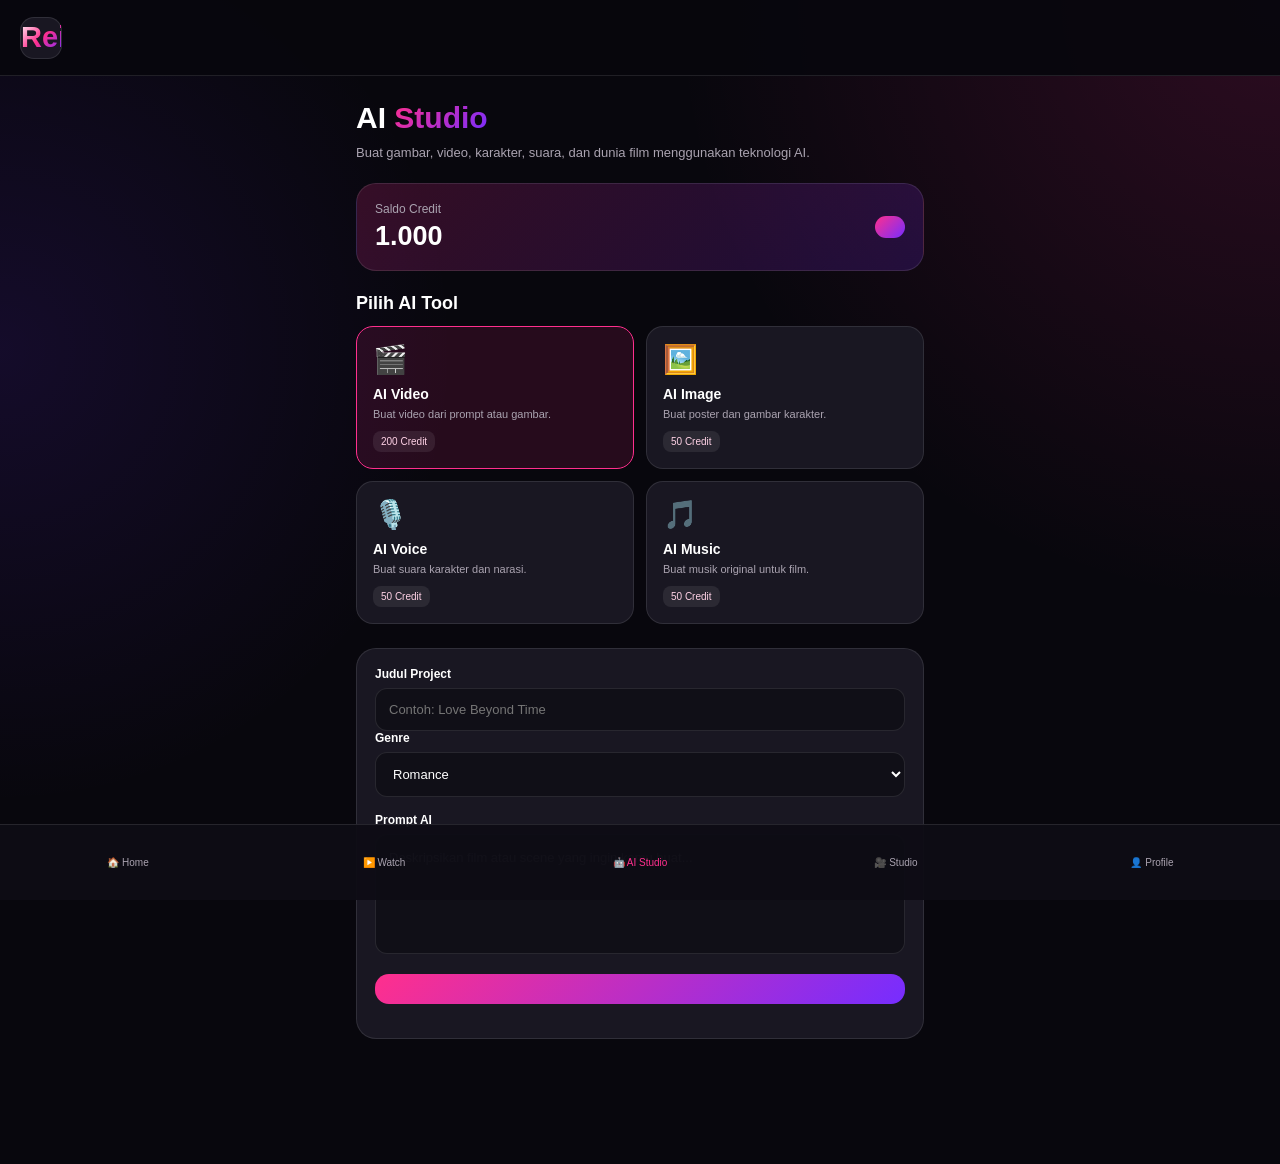
==== ai-studio.html @ d6f8e111 "ai-studio.html" ====
<!DOCTYPE html><html lang="id">
<head>
<meta charset="UTF-8">
<meta name="viewport" content="width=device-width, initial-scale=1.0">
<meta name="theme-color" content="#08070d"><title>AI Studio - Reitoon</title><style>

*{
box-sizing:border-box;
margin:0;
padding:0;
}

:root{
--bg:#08070d;
--surface:#191722;
--surface2:#211f2b;
--text:#fff;
--muted:#aaa3b0;
--pink:#ff2f8d;
--purple:#762dff;
--border:rgba(255,255,255,.10);
}

body{

min-height:100vh;

background:
radial-gradient(
circle at 100% 0%,
rgba(255,40,145,.15),
transparent 35%
),
radial-gradient(
circle at 0% 30%,
rgba(112,45,255,.12),
transparent 30%
),
var(--bg);

color:var(--text);

font-family:Arial,Helvetica,sans-serif;

padding-bottom:100px;

}

.header{

height:76px;

display:flex;

align-items:center;

justify-content:space-between;

padding:16px 20px;

background:rgba(8,7,13,.94);

border-bottom:1px solid var(--border);

position:sticky;

top:0;

z-index:20;

}

.back{

width:42px;

height:42px;

border-radius:14px;

border:1px solid var(--border);

background:var(--surface);

color:white;

font-size:20px;

cursor:pointer;

}

.logo{

font-size:29px;

font-weight:800;

background:
linear-gradient(
135deg,
white,
var(--pink),
var(--purple)
);

-webkit-background-clip:text;

-webkit-text-fill-color:transparent;

}

.header-space{

width:42px;

}

.container{

max-width:600px;

margin:auto;

padding:25px 16px;

}

.title{

font-size:30px;

margin-bottom:8px;

}

.title span{

background:
linear-gradient(
135deg,
var(--pink),
var(--purple)
);

-webkit-background-clip:text;

-webkit-text-fill-color:transparent;

}

.subtitle{

color:var(--muted);

font-size:13px;

line-height:1.5;

margin-bottom:20px;

}

.credit-card{

padding:18px;

border-radius:20px;

background:
linear-gradient(
135deg,
rgba(255,47,141,.18),
rgba(118,45,255,.18)
);

border:1px solid var(--border);

margin-bottom:22px;

}

.credit-top{

display:flex;

align-items:center;

justify-content:space-between;

}

.credit-label{

color:var(--muted);

font-size:12px;

}

.credit-value{

font-size:27px;

font-weight:bold;

margin-top:5px;

}

.topup-button{

padding:11px 15px;

border:none;

border-radius:12px;

background:linear-gradient(
135deg,
var(--pink),
var(--purple)
);

color:white;

font-weight:bold;

cursor:pointer;

}

.section-title{

font-size:18px;

margin-bottom:12px;

}

.ai-grid{

display:grid;

grid-template-columns:repeat(2,1fr);

gap:12px;

margin-bottom:24px;

}

.ai-card{

padding:16px;

border-radius:17px;

background:var(--surface);

border:1px solid var(--border);

cursor:pointer;

transition:.2s;

}

.ai-card:hover{

transform:translateY(-2px);

}

.ai-card.active{

border-color:var(--pink);

background:rgba(255,47,141,.12);

}

.ai-icon{

font-size:28px;

margin-bottom:10px;

}

.ai-card h3{

font-size:14px;

margin-bottom:5px;

}

.ai-card p{

color:var(--muted);

font-size:11px;

line-height:1.4;

}

.cost{

display:inline-block;

margin-top:9px;

padding:5px 8px;

border-radius:8px;

background:rgba(255,255,255,.08);

color:#ffd2e6;

font-size:10px;

}

.form-card{

padding:18px;

border-radius:20px;

background:var(--surface);

border:1px solid var(--border);

}

.form-group{

margin-bottom:16px;

}

.form-group label{

display:block;

font-size:12px;

font-weight:bold;

margin-bottom:7px;

}

input,

textarea,

select{

width:100%;

padding:13px;

border-radius:12px;

border:1px solid var(--border);

outline:none;

background:#100f17;

color:white;

font-family:inherit;

font-size:13px;

}

textarea{

height:120px;

resize:none;

line-height:1.5;

}

input:focus,

textarea:focus,

select:focus{

border-color:var(--pink);

}

.generate-button{

width:100%;

padding:15px;

border:none;

border-radius:14px;

background:
linear-gradient(
135deg,
var(--pink),
var(--purple)
);

color:white;

font-size:14px;

font-weight:bold;

cursor:pointer;

}

.generate-button:disabled{

opacity:.5;

cursor:not-allowed;

}

.result{

display:none;

margin-top:20px;

padding:18px;

border-radius:18px;

background:var(--surface);

border:1px solid var(--border);

}

.result.show{

display:block;

}

.result-title{

font-size:16px;

margin-bottom:8px;

}

.progress{

height:8px;

border-radius:10px;

overflow:hidden;

background:#100f17;

margin:15px 0;

}

.progress-bar{

width:0%;

height:100%;

background:
linear-gradient(
90deg,
var(--pink),
var(--purple)
);

transition:width .3s;

}

.result-text{

color:var(--muted);

font-size:12px;

line-height:1.5;

}

.bottom-nav{

position:fixed;

bottom:0;

left:0;

right:0;

height:76px;

display:flex;

justify-content:space-around;

align-items:center;

background:rgba(14,13,21,.96);

border-top:1px solid var(--border);

z-index:30;

}

.nav-item{

color:var(--muted);

text-decoration:none;

text-align:center;

font-size:10px;

min-width:60px;

}

.nav-icon{

display:block;

font-size:21px;

margin-bottom:4px;

}

.nav-item.active{

color:var(--pink);

}

.toast{

position:fixed;

left:50%;

bottom:95px;

transform:translateX(-50%) translateY(20px);

background:var(--surface2);

border:1px solid var(--border);

border-radius:13px;

padding:13px 18px;

font-size:12px;

opacity:0;

pointer-events:none;

transition:.3s;

z-index:100;

white-space:nowrap;

}

.toast.show{

opacity:1;

transform:translateX(-50%) translateY(0);

}

</style></head><body><header class="header"><button
class="back"
onclick="history.back()"

«»

←

</button><div class="logo">Reitoon

</div><div class="header-space"></div></header><main class="container"><h1 class="title">AI <span>Studio</span>

</h1><p class="subtitle">Buat gambar, video, karakter, suara, dan dunia film menggunakan teknologi AI.

</p><section class="credit-card"><div class="credit-top"><div><div class="credit-label">Saldo Credit

</div><div
class="credit-value"
id="creditBalance"
>1.000

</div></div><button
class="topup-button"
onclick="topUp()"

«»

＋ Top Up

</button></div></section><h2 class="section-title">Pilih AI Tool

</h2><div class="ai-grid"><div
class="ai-card active"
data-type="video"
data-cost="200"
onclick="selectAI(this)"
><div class="ai-icon">🎬

</div><h3>AI Video

</h3><p>Buat video dari prompt atau gambar.

</p><span class="cost">200 Credit

</span></div><div
class="ai-card"
data-type="image"
data-cost="50"
onclick="selectAI(this)"
><div class="ai-icon">🖼️

</div><h3>AI Image

</h3><p>Buat poster dan gambar karakter.

</p><span class="cost">50 Credit

</span></div><div
class="ai-card"
data-type="voice"
data-cost="50"
onclick="selectAI(this)"
><div class="ai-icon">🎙️

</div><h3>AI Voice

</h3><p>Buat suara karakter dan narasi.

</p><span class="cost">50 Credit

</span></div><div
class="ai-card"
data-type="music"
data-cost="50"
onclick="selectAI(this)"
><div class="ai-icon">🎵

</div><h3>AI Music

</h3><p>Buat musik original untuk film.

</p><span class="cost">50 Credit

</span></div></div><section class="form-card"><div class="form-group"><label>Judul Project

</label><input
type="text"
id="projectTitle"
placeholder="Contoh: Love Beyond Time"

«»

</div><div class="form-group"><label>Genre

</label><select id="projectGenre"><option>Romance</option><option>Action</option><option>Drama</option><option>Fantasy</option><option>Comedy</option><option>Horror</option></select></div><div class="form-group"><label>Prompt AI

</label><textarea
id="prompt"
placeholder="Deskripsikan film atau scene yang ingin kamu buat..."
></textarea></div><button
class="generate-button"
id="generateButton"
onclick="generateAI()"

«»

✨ Generate dengan 200 Credit

</button></section><section
class="result"
id="result"
><h2 class="result-title">🎬 AI sedang bekerja

</h2><div class="progress"><div
class="progress-bar"
id="progressBar"
></div></div><p
class="result-text"
id="resultText"
>Mempersiapkan project...

</p></section></main><nav class="bottom-nav"><a
class="nav-item"
href="index.html"

«»

<span class="nav-icon">🏠

</span>Home

</a><a
class="nav-item"
href="watch.html"

«»

<span class="nav-icon">▶️

</span>Watch

</a><a
class="nav-item active"
href="ai-studio.html"

«»

<span class="nav-icon">🤖

</span>AI Studio

</a><a
class="nav-item"
href="studio.html"

«»

<span class="nav-icon">🎥

</span>Studio

</a><a
class="nav-item"
href="profile.html"

«»

<span class="nav-icon">👤

</span>Profile

</a></nav><div
class="toast"
id="toast"
></div><script>

let selectedType="video";

let selectedCost=200;

let credit=
parseInt(
localStorage.getItem("reitoon_credit")
) || 1000;

document
.getElementById("creditBalance")
.textContent=
credit.toLocaleString("id-ID");


function selectAI(card){

document
.querySelectorAll(".ai-card")
.forEach(function(item){

item.classList.remove("active");

});

card.classList.add("active");

selectedType=
card.dataset.type;

selectedCost=
parseInt(card.dataset.cost);

document
.getElementById("generateButton")
.textContent=
"✨ Generate dengan "+
selectedCost+
" Credit";

}


function generateAI(){

const title=
document
.getElementById("projectTitle")
.value
.trim();

const genre=
document
.getElementById("projectGenre")
.value;

const prompt=
document
.getElementById("prompt")
.value
.trim();

if(!title){

showToast("Masukkan judul project");

return;

}

if(!prompt){

showToast("Masukkan prompt AI");

return;

}

if(credit<selectedCost){

showToast("Credit tidak cukup");

return;

}

credit-=selectedCost;

localStorage.setItem(
"reitoon_credit",
credit
);

document
.getElementById("creditBalance")
.textContent=
credit.toLocaleString("id-ID");

const result=
document
.getElementById("result");

const progressBar=
document
.getElementById("progressBar");

const resultText=
document
.getElementById("resultText");

const button=
document
.getElementById("generateButton");

result.classList.add("show");

button.disabled=true;

let progress=0;

const interval=
setInterval(function(){

progress+=10;

progressBar.style.width=
progress+"%";

if(progress<40){

resultText.textContent=
"AI sedang menganalisis prompt...";

}

else if(progress<70){

resultText.textContent=
"AI sedang membuat project...";

}

else if(progress<100){

resultText.textContent=
"Finishing hasil AI...";

}

else{

clearInterval(interval);

resultText.textContent=
"✅ Project berhasil dibuat!";

button.disabled=false;

const project={

title:title,

genre:genre,

prompt:prompt,

type:selectedType,

createdAt:new Date().toISOString()

};

localStorage.setItem(

"reitoon_ai_project",

JSON.stringify(project)

);

showToast(
"✅ Project berhasil dibuat"
);

}

},400);

}


function topUp(){

showToast(
"💳 Sistem Top Up segera terhubung"
);

}


function showToast(message){

const toast=
document
.getElementById("toast");

toast.textContent=message;

toast.classList.add("show");

setTimeout(function(){

toast.classList.remove("show");

},2500);

}

</script></body>
</html>
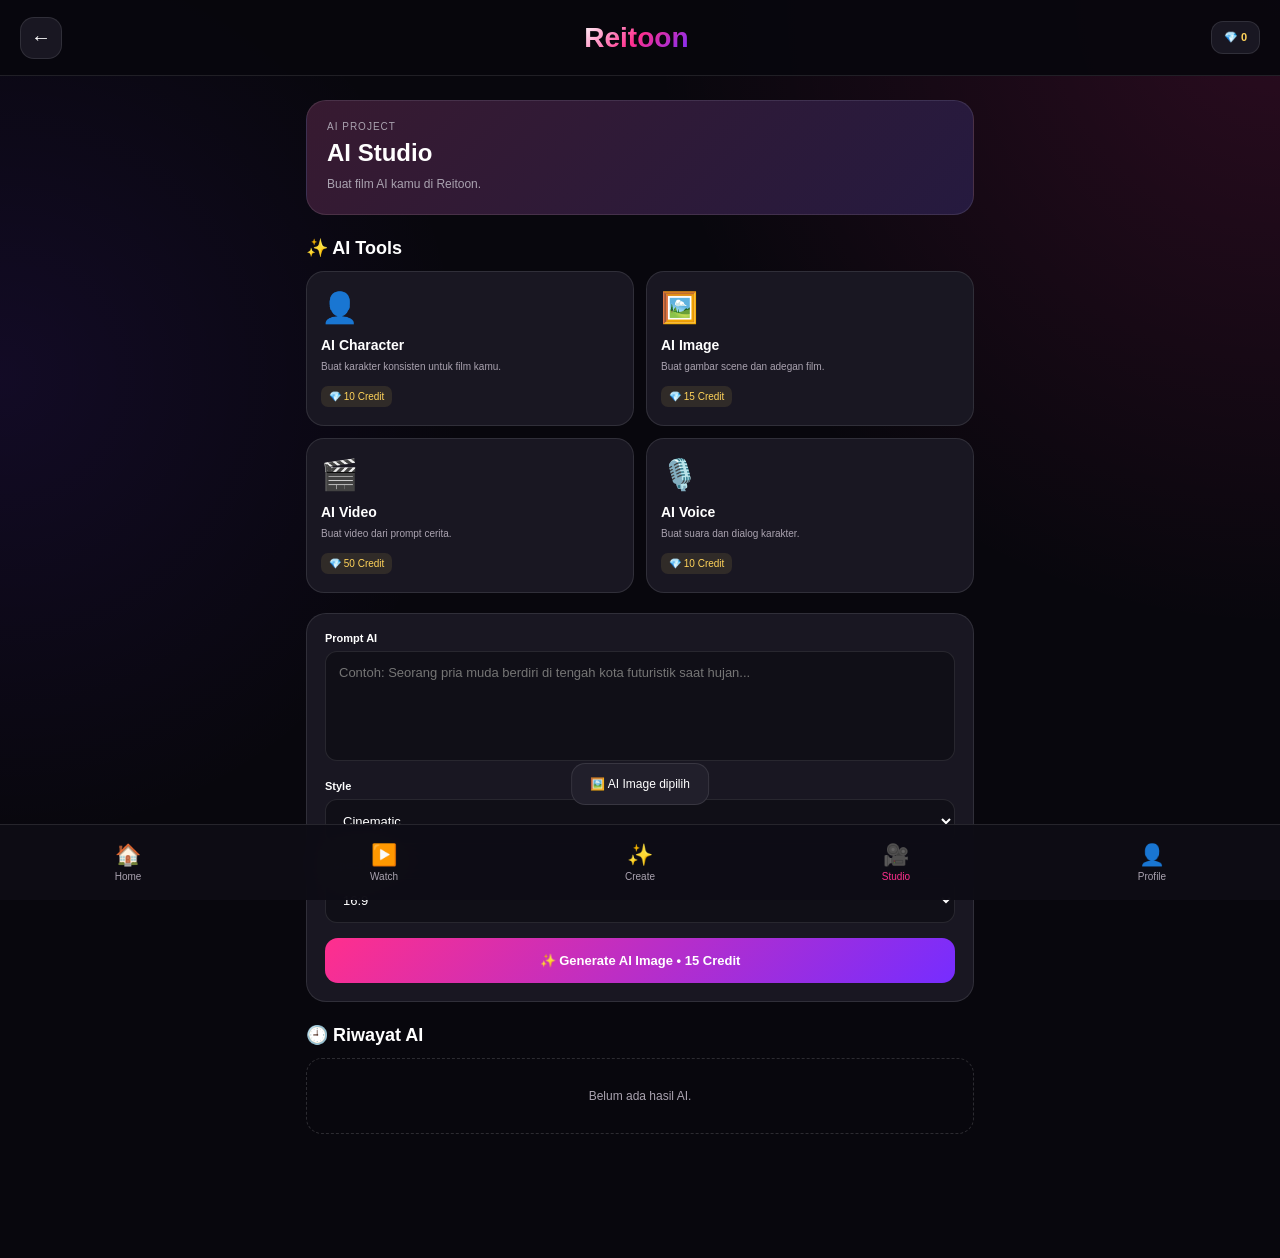
==== commit afea90fa: "ai-studio.html" ====
--- a/ai-studio.html
+++ b/ai-studio.html
@@ -1,8 +1,23 @@
-<!DOCTYPE html><html lang="id">
+<!DOCTYPE html>
+<html lang="id">
+
 <head>
+
 <meta charset="UTF-8">
-<meta name="viewport" content="width=device-width, initial-scale=1.0">
-<meta name="theme-color" content="#08070d"><title>AI Studio - Reitoon</title><style>
+
+<meta
+name="viewport"
+content="width=device-width, initial-scale=1.0"
+>
+
+<meta
+name="theme-color"
+content="#08070d"
+>
+
+<title>AI Studio - Reitoon</title>
+
+<style>
 
 *{
 box-sizing:border-box;
@@ -11,14 +26,17 @@
 }
 
 :root{
+
 --bg:#08070d;
 --surface:#191722;
---surface2:#211f2b;
---text:#fff;
+--surface-light:#211f2b;
+--text:#ffffff;
 --muted:#aaa3b0;
 --pink:#ff2f8d;
 --purple:#762dff;
+--green:#25d366;
 --border:rgba(255,255,255,.10);
+
 }
 
 body{
@@ -26,21 +44,27 @@
 min-height:100vh;
 
 background:
+
 radial-gradient(
 circle at 100% 0%,
-rgba(255,40,145,.15),
+rgba(255,40,145,.14),
 transparent 35%
 ),
+
 radial-gradient(
 circle at 0% 30%,
-rgba(112,45,255,.12),
+rgba(112,45,255,.10),
 transparent 30%
 ),
+
 var(--bg);
 
 color:var(--text);
 
-font-family:Arial,Helvetica,sans-serif;
+font-family:
+Arial,
+Helvetica,
+sans-serif;
 
 padding-bottom:100px;
 
@@ -70,7 +94,7 @@
 
 }
 
-.back{
+.back-button{
 
 width:42px;
 
@@ -92,11 +116,12 @@
 
 .logo{
 
-font-size:29px;
+font-size:28px;
 
 font-weight:800;
 
 background:
+
 linear-gradient(
 135deg,
 white,
@@ -110,399 +135,440 @@
 
 }
 
-.header-space{
-
-width:42px;
+.credit-box{
+
+padding:9px 12px;
+
+border-radius:12px;
+
+background:var(--surface);
+
+border:1px solid var(--border);
+
+font-size:11px;
+
+}
+
+.credit-box strong{
+
+color:#ffd35a;
 
 }
 
 .container{
 
-max-width:600px;
+width:100%;
+
+max-width:700px;
 
 margin:auto;
 
-padding:25px 16px;
-
-}
-
-.title{
+padding:24px 16px;
+
+}
+
+.project-header{
+
+padding:20px;
+
+border-radius:20px;
+
+background:
+
+linear-gradient(
+135deg,
+rgba(255,47,141,.13),
+rgba(118,45,255,.13)
+),
+
+var(--surface);
+
+border:1px solid var(--border);
+
+margin-bottom:20px;
+
+}
+
+.project-label{
+
+font-size:10px;
+
+color:var(--muted);
+
+margin-bottom:7px;
+
+text-transform:uppercase;
+
+letter-spacing:1px;
+
+}
+
+.project-title{
+
+font-size:24px;
+
+margin-bottom:8px;
+
+}
+
+.project-description{
+
+font-size:12px;
+
+color:var(--muted);
+
+line-height:1.6;
+
+}
+
+.section-title{
+
+font-size:18px;
+
+margin:22px 0 12px;
+
+}
+
+.ai-grid{
+
+display:grid;
+
+grid-template-columns:
+repeat(2,1fr);
+
+gap:12px;
+
+}
+
+.ai-card{
+
+padding:18px 14px;
+
+border-radius:18px;
+
+background:var(--surface);
+
+border:1px solid var(--border);
+
+cursor:pointer;
+
+transition:.2s;
+
+}
+
+.ai-card:hover{
+
+transform:translateY(-3px);
+
+border-color:var(--pink);
+
+}
+
+.ai-icon{
 
 font-size:30px;
 
-margin-bottom:8px;
-
-}
-
-.title span{
+margin-bottom:12px;
+
+}
+
+.ai-card h3{
+
+font-size:14px;
+
+margin-bottom:6px;
+
+}
+
+.ai-card p{
+
+font-size:10px;
+
+line-height:1.5;
+
+color:var(--muted);
+
+}
+
+.ai-cost{
+
+display:inline-block;
+
+margin-top:12px;
+
+padding:5px 8px;
+
+border-radius:7px;
+
+background:rgba(255,211,90,.10);
+
+color:#ffd35a;
+
+font-size:10px;
+
+}
+
+.form-card{
+
+padding:18px;
+
+border-radius:20px;
+
+background:var(--surface);
+
+border:1px solid var(--border);
+
+margin-top:20px;
+
+}
+
+.form-group{
+
+margin-bottom:15px;
+
+}
+
+.form-group label{
+
+display:block;
+
+font-size:11px;
+
+font-weight:bold;
+
+margin-bottom:7px;
+
+}
+
+.form-group textarea,
+
+.form-group input,
+
+.form-group select{
+
+width:100%;
+
+padding:13px;
+
+border-radius:12px;
+
+border:1px solid var(--border);
+
+outline:none;
+
+background:#100f17;
+
+color:white;
+
+font-family:inherit;
+
+font-size:13px;
+
+}
+
+.form-group textarea{
+
+height:110px;
+
+resize:none;
+
+}
+
+.form-group textarea:focus,
+
+.form-group input:focus,
+
+.form-group select:focus{
+
+border-color:var(--pink);
+
+}
+
+.generate-button{
+
+width:100%;
+
+padding:15px;
+
+border:none;
+
+border-radius:13px;
 
 background:
+
 linear-gradient(
 135deg,
 var(--pink),
 var(--purple)
 );
 
--webkit-background-clip:text;
-
--webkit-text-fill-color:transparent;
-
-}
-
-.subtitle{
-
-color:var(--muted);
+color:white;
 
 font-size:13px;
 
-line-height:1.5;
-
-margin-bottom:20px;
-
-}
-
-.credit-card{
+font-weight:bold;
+
+cursor:pointer;
+
+}
+
+.generate-button:disabled{
+
+opacity:.5;
+
+cursor:not-allowed;
+
+}
+
+.result-card{
+
+display:none;
+
+margin-top:20px;
 
 padding:18px;
 
 border-radius:20px;
 
+background:var(--surface);
+
+border:1px solid var(--border);
+
+}
+
+.result-card.show{
+
+display:block;
+
+}
+
+.result-preview{
+
+height:190px;
+
+display:flex;
+
+align-items:center;
+
+justify-content:center;
+
+border-radius:15px;
+
 background:
-linear-gradient(
-135deg,
-rgba(255,47,141,.18),
-rgba(118,45,255,.18)
-);
-
-border:1px solid var(--border);
-
-margin-bottom:22px;
-
-}
-
-.credit-top{
-
-display:flex;
-
-align-items:center;
-
-justify-content:space-between;
-
-}
-
-.credit-label{
-
-color:var(--muted);
-
-font-size:12px;
-
-}
-
-.credit-value{
-
-font-size:27px;
-
-font-weight:bold;
-
-margin-top:5px;
-
-}
-
-.topup-button{
-
-padding:11px 15px;
-
-border:none;
-
-border-radius:12px;
-
-background:linear-gradient(
-135deg,
-var(--pink),
-var(--purple)
-);
-
-color:white;
-
-font-weight:bold;
-
-cursor:pointer;
-
-}
-
-.section-title{
-
-font-size:18px;
-
-margin-bottom:12px;
-
-}
-
-.ai-grid{
-
-display:grid;
-
-grid-template-columns:repeat(2,1fr);
-
-gap:12px;
-
-margin-bottom:24px;
-
-}
-
-.ai-card{
-
-padding:16px;
-
-border-radius:17px;
-
-background:var(--surface);
-
-border:1px solid var(--border);
-
-cursor:pointer;
-
-transition:.2s;
-
-}
-
-.ai-card:hover{
-
-transform:translateY(-2px);
-
-}
-
-.ai-card.active{
-
-border-color:var(--pink);
-
-background:rgba(255,47,141,.12);
-
-}
-
-.ai-icon{
-
-font-size:28px;
-
-margin-bottom:10px;
-
-}
-
-.ai-card h3{
-
-font-size:14px;
-
-margin-bottom:5px;
-
-}
-
-.ai-card p{
-
-color:var(--muted);
-
-font-size:11px;
-
-line-height:1.4;
-
-}
-
-.cost{
-
-display:inline-block;
-
-margin-top:9px;
-
-padding:5px 8px;
-
-border-radius:8px;
-
-background:rgba(255,255,255,.08);
-
-color:#ffd2e6;
-
-font-size:10px;
-
-}
-
-.form-card{
-
-padding:18px;
-
-border-radius:20px;
-
-background:var(--surface);
-
-border:1px solid var(--border);
-
-}
-
-.form-group{
-
-margin-bottom:16px;
-
-}
-
-.form-group label{
-
-display:block;
-
-font-size:12px;
-
-font-weight:bold;
-
-margin-bottom:7px;
-
-}
-
-input,
-
-textarea,
-
-select{
-
-width:100%;
-
-padding:13px;
-
-border-radius:12px;
-
-border:1px solid var(--border);
-
-outline:none;
-
-background:#100f17;
-
-color:white;
-
-font-family:inherit;
-
-font-size:13px;
-
-}
-
-textarea{
-
-height:120px;
-
-resize:none;
-
-line-height:1.5;
-
-}
-
-input:focus,
-
-textarea:focus,
-
-select:focus{
-
-border-color:var(--pink);
-
-}
-
-.generate-button{
-
-width:100%;
-
-padding:15px;
-
-border:none;
-
-border-radius:14px;
-
-background:
+
 linear-gradient(
 135deg,
 var(--pink),
 var(--purple)
 );
 
-color:white;
-
-font-size:14px;
-
-font-weight:bold;
-
-cursor:pointer;
-
-}
-
-.generate-button:disabled{
-
-opacity:.5;
-
-cursor:not-allowed;
-
-}
-
-.result{
-
-display:none;
-
-margin-top:20px;
-
-padding:18px;
-
-border-radius:18px;
+font-size:50px;
+
+margin-bottom:14px;
+
+}
+
+.result-title{
+
+font-size:16px;
+
+margin-bottom:7px;
+
+}
+
+.result-text{
+
+font-size:12px;
+
+color:var(--muted);
+
+line-height:1.5;
+
+}
+
+.history-card{
+
+padding:16px;
+
+border-radius:16px;
 
 background:var(--surface);
 
 border:1px solid var(--border);
 
-}
-
-.result.show{
+margin-bottom:10px;
+
+}
+
+.history-row{
+
+display:flex;
+
+align-items:center;
+
+gap:12px;
+
+}
+
+.history-icon{
+
+width:42px;
+
+height:42px;
+
+display:flex;
+
+align-items:center;
+
+justify-content:center;
+
+border-radius:12px;
+
+background:var(--surface-light);
+
+font-size:20px;
+
+}
+
+.history-info{
+
+flex:1;
+
+}
+
+.history-info strong{
 
 display:block;
 
-}
-
-.result-title{
-
-font-size:16px;
-
-margin-bottom:8px;
-
-}
-
-.progress{
-
-height:8px;
-
-border-radius:10px;
-
-overflow:hidden;
-
-background:#100f17;
-
-margin:15px 0;
-
-}
-
-.progress-bar{
-
-width:0%;
-
-height:100%;
-
-background:
-linear-gradient(
-90deg,
-var(--pink),
-var(--purple)
-);
-
-transition:width .3s;
-
-}
-
-.result-text{
+font-size:12px;
+
+}
+
+.history-info span{
+
+display:block;
+
+font-size:10px;
 
 color:var(--muted);
 
+margin-top:4px;
+
+}
+
+.empty{
+
+padding:30px 15px;
+
+text-align:center;
+
+color:var(--muted);
+
 font-size:12px;
 
-line-height:1.5;
+border:1px dashed rgba(255,255,255,.15);
+
+border-radius:16px;
 
 }
 
@@ -526,6 +592,8 @@
 
 background:rgba(14,13,21,.96);
 
+backdrop-filter:blur(18px);
+
 border-top:1px solid var(--border);
 
 z-index:30;
@@ -572,11 +640,11 @@
 
 transform:translateX(-50%) translateY(20px);
 
-background:var(--surface2);
+background:var(--surface-light);
 
 border:1px solid var(--border);
 
-border-radius:13px;
+border-radius:14px;
 
 padding:13px 18px;
 
@@ -602,399 +670,1051 @@
 
 }
 
-</style></head><body><header class="header"><button
-class="back"
-onclick="history.back()"
-
-«»
+@media(max-width:420px){
+
+.ai-grid{
+
+grid-template-columns:
+repeat(2,1fr);
+
+}
+
+}
+
+</style>
+
+</head>
+
+<body>
+
+
+<header class="header">
+
+<button
+class="back-button"
+onclick="goBack()"
+>
 
 ←
 
-</button><div class="logo">Reitoon
-
-</div><div class="header-space"></div></header><main class="container"><h1 class="title">AI <span>Studio</span>
-
-</h1><p class="subtitle">Buat gambar, video, karakter, suara, dan dunia film menggunakan teknologi AI.
-
-</p><section class="credit-card"><div class="credit-top"><div><div class="credit-label">Saldo Credit
-
-</div><div
-class="credit-value"
-id="creditBalance"
->1.000
-
-</div></div><button
-class="topup-button"
-onclick="topUp()"
-
-«»
-
-＋ Top Up
-
-</button></div></section><h2 class="section-title">Pilih AI Tool
-
-</h2><div class="ai-grid"><div
-class="ai-card active"
-data-type="video"
-data-cost="200"
-onclick="selectAI(this)"
-><div class="ai-icon">🎬
-
-</div><h3>AI Video
-
-</h3><p>Buat video dari prompt atau gambar.
-
-</p><span class="cost">200 Credit
-
-</span></div><div
+</button>
+
+<div class="logo">
+
+Reitoon
+
+</div>
+
+<div class="credit-box">
+
+💎 <strong id="creditBalance">100</strong>
+
+</div>
+
+</header>
+
+
+<main class="container">
+
+
+<section
+class="project-header"
+id="projectHeader"
+>
+
+<div class="project-label">
+
+AI PROJECT
+
+</div>
+
+<h1
+class="project-title"
+id="projectTitle"
+>
+
+AI Studio
+
+</h1>
+
+<p
+class="project-description"
+id="projectDescription"
+>
+
+Buat film AI kamu di Reitoon.
+
+</p>
+
+</section>
+
+
+<h2 class="section-title">
+
+✨ AI Tools
+
+</h2>
+
+
+<section class="ai-grid">
+
+
+<div
 class="ai-card"
-data-type="image"
-data-cost="50"
-onclick="selectAI(this)"
-><div class="ai-icon">🖼️
-
-</div><h3>AI Image
-
-</h3><p>Buat poster dan gambar karakter.
-
-</p><span class="cost">50 Credit
-
-</span></div><div
+onclick="selectTool('character')"
+>
+
+<div class="ai-icon">
+
+👤
+
+</div>
+
+<h3>
+
+AI Character
+
+</h3>
+
+<p>
+
+Buat karakter konsisten untuk film kamu.
+
+</p>
+
+<span class="ai-cost">
+
+💎 10 Credit
+
+</span>
+
+</div>
+
+
+<div
 class="ai-card"
-data-type="voice"
-data-cost="50"
-onclick="selectAI(this)"
-><div class="ai-icon">🎙️
-
-</div><h3>AI Voice
-
-</h3><p>Buat suara karakter dan narasi.
-
-</p><span class="cost">50 Credit
-
-</span></div><div
+onclick="selectTool('image')"
+>
+
+<div class="ai-icon">
+
+🖼️
+
+</div>
+
+<h3>
+
+AI Image
+
+</h3>
+
+<p>
+
+Buat gambar scene dan adegan film.
+
+</p>
+
+<span class="ai-cost">
+
+💎 15 Credit
+
+</span>
+
+</div>
+
+
+<div
 class="ai-card"
-data-type="music"
-data-cost="50"
-onclick="selectAI(this)"
-><div class="ai-icon">🎵
-
-</div><h3>AI Music
-
-</h3><p>Buat musik original untuk film.
-
-</p><span class="cost">50 Credit
-
-</span></div></div><section class="form-card"><div class="form-group"><label>Judul Project
-
-</label><input
-type="text"
-id="projectTitle"
-placeholder="Contoh: Love Beyond Time"
-
-«»
-
-</div><div class="form-group"><label>Genre
-
-</label><select id="projectGenre"><option>Romance</option><option>Action</option><option>Drama</option><option>Fantasy</option><option>Comedy</option><option>Horror</option></select></div><div class="form-group"><label>Prompt AI
-
-</label><textarea
-id="prompt"
-placeholder="Deskripsikan film atau scene yang ingin kamu buat..."
-></textarea></div><button
+onclick="selectTool('video')"
+>
+
+<div class="ai-icon">
+
+🎬
+
+</div>
+
+<h3>
+
+AI Video
+
+</h3>
+
+<p>
+
+Buat video dari prompt cerita.
+
+</p>
+
+<span class="ai-cost">
+
+💎 50 Credit
+
+</span>
+
+</div>
+
+
+<div
+class="ai-card"
+onclick="selectTool('voice')"
+>
+
+<div class="ai-icon">
+
+🎙️
+
+</div>
+
+<h3>
+
+AI Voice
+
+</h3>
+
+<p>
+
+Buat suara dan dialog karakter.
+
+</p>
+
+<span class="ai-cost">
+
+💎 10 Credit
+
+</span>
+
+</div>
+
+
+</section>
+
+
+<section
+class="form-card"
+id="formCard"
+>
+
+
+<div class="form-group">
+
+<label>
+
+Prompt AI
+
+</label>
+
+<textarea
+id="promptInput"
+placeholder="Contoh: Seorang pria muda berdiri di tengah kota futuristik saat hujan..."
+></textarea>
+
+</div>
+
+
+<div class="form-group">
+
+<label>
+
+Style
+
+</label>
+
+<select
+id="styleInput"
+>
+
+<option>
+
+Cinematic
+
+</option>
+
+<option>
+
+Realistic
+
+</option>
+
+<option>
+
+Anime
+
+</option>
+
+<option>
+
+Chinese Drama
+
+</option>
+
+<option>
+
+Fantasy
+
+</option>
+
+</select>
+
+</div>
+
+
+<div class="form-group">
+
+<label>
+
+Aspect Ratio
+
+</label>
+
+<select
+id="ratioInput"
+>
+
+<option>
+
+16:9
+
+</option>
+
+<option>
+
+9:16
+
+</option>
+
+<option>
+
+1:1
+
+</option>
+
+<option>
+
+21:9
+
+</option>
+
+</select>
+
+</div>
+
+
+<button
 class="generate-button"
 id="generateButton"
 onclick="generateAI()"
-
-«»
-
-✨ Generate dengan 200 Credit
-
-</button></section><section
-class="result"
-id="result"
-><h2 class="result-title">🎬 AI sedang bekerja
-
-</h2><div class="progress"><div
-class="progress-bar"
-id="progressBar"
-></div></div><p
+>
+
+✨ Generate AI
+
+</button>
+
+</section>
+
+
+<section
+class="result-card"
+id="resultCard"
+>
+
+<div
+class="result-preview"
+id="resultPreview"
+>
+
+✨
+
+</div>
+
+<h3
+class="result-title"
+id="resultTitle"
+>
+
+AI Result
+
+</h3>
+
+<p
 class="result-text"
 id="resultText"
->Mempersiapkan project...
-
-</p></section></main><nav class="bottom-nav"><a
+>
+
+Hasil AI akan muncul di sini.
+
+</p>
+
+</section>
+
+
+<h2 class="section-title">
+
+🕘 Riwayat AI
+
+</h2>
+
+
+<section
+id="historyContainer"
+>
+
+<div class="empty">
+
+Belum ada hasil AI.
+
+</div>
+
+</section>
+
+
+</main>
+
+
+<nav class="bottom-nav">
+
+
+<a
 class="nav-item"
 href="index.html"
-
-«»
-
-<span class="nav-icon">🏠
-
-</span>Home
-
-</a><a
+>
+
+<span class="nav-icon">
+
+🏠
+
+</span>
+
+Home
+
+</a>
+
+
+<a
 class="nav-item"
 href="watch.html"
-
-«»
-
-<span class="nav-icon">▶️
-
-</span>Watch
-
-</a><a
+>
+
+<span class="nav-icon">
+
+▶️
+
+</span>
+
+Watch
+
+</a>
+
+
+<a
+class="nav-item"
+href="create.html"
+>
+
+<span class="nav-icon">
+
+✨
+
+</span>
+
+Create
+
+</a>
+
+
+<a
 class="nav-item active"
-href="ai-studio.html"
-
-«»
-
-<span class="nav-icon">🤖
-
-</span>AI Studio
-
-</a><a
-class="nav-item"
 href="studio.html"
-
-«»
-
-<span class="nav-icon">🎥
-
-</span>Studio
-
-</a><a
+>
+
+<span class="nav-icon">
+
+🎥
+
+</span>
+
+Studio
+
+</a>
+
+
+<a
 class="nav-item"
 href="profile.html"
-
-«»
-
-<span class="nav-icon">👤
-
-</span>Profile
-
-</a></nav><div
+>
+
+<span class="nav-icon">
+
+👤
+
+</span>
+
+Profile
+
+</a>
+
+
+</nav>
+
+
+<div
 class="toast"
 id="toast"
-></div><script>
-
-let selectedType="video";
-
-let selectedCost=200;
-
-let credit=
-parseInt(
-localStorage.getItem("reitoon_credit")
-) || 1000;
+>
+
+</div>
+
+
+<script>
+
+
+let selectedTool="image";
+
+let credits=
+
+Number(
+
+localStorage.getItem(
+"reitoon_credits"
+)
+
+);
+
+
+if(
+
+isNaN(credits)
+
+){
+
+credits=100;
+
+localStorage.setItem(
+
+"reitoon_credits",
+
+credits
+
+);
+
+}
+
+
+const toolData={
+
+character:{
+
+name:"AI Character",
+
+icon:"👤",
+
+cost:10
+
+},
+
+image:{
+
+name:"AI Image",
+
+icon:"🖼️",
+
+cost:15
+
+},
+
+video:{
+
+name:"AI Video",
+
+icon:"🎬",
+
+cost:50
+
+},
+
+voice:{
+
+name:"AI Voice",
+
+icon:"🎙️",
+
+cost:10
+
+}
+
+};
+
+
+/* LOAD PROJECT */
+
+function loadProject(){
+
+const savedStory=
+
+localStorage.getItem(
+"reitoon_story"
+);
+
+
+if(!savedStory){
+
+return;
+
+}
+
+
+const story=
+JSON.parse(savedStory);
+
 
 document
-.getElementById("creditBalance")
+.getElementById(
+"projectTitle"
+)
 .textContent=
-credit.toLocaleString("id-ID");
-
-
-function selectAI(card){
+
+story.title
+||
+"AI Project";
+
 
 document
-.querySelectorAll(".ai-card")
-.forEach(function(item){
-
-item.classList.remove("active");
-
-});
-
-card.classList.add("active");
-
-selectedType=
-card.dataset.type;
-
-selectedCost=
-parseInt(card.dataset.cost);
+.getElementById(
+"projectDescription"
+)
+.textContent=
+
+story.description
+||
+"Buat film AI kamu di Reitoon.";
+
+}
+
+
+/* SELECT TOOL */
+
+function selectTool(tool){
+
+selectedTool=
+tool;
+
+
+const data=
+toolData[tool];
+
 
 document
-.getElementById("generateButton")
+.getElementById(
+"generateButton"
+)
 .textContent=
-"✨ Generate dengan "+
-selectedCost+
+
+"✨ Generate "+
+data.name+
+" • "+
+data.cost+
 " Credit";
 
-}
-
+
+showToast(
+
+data.icon+
+" "+
+data.name+
+" dipilih"
+
+);
+
+}
+
+
+/* GENERATE */
 
 function generateAI(){
 
-const title=
+const prompt=
+
 document
-.getElementById("projectTitle")
+.getElementById(
+"promptInput"
+)
 .value
 .trim();
 
-const genre=
+
+if(!prompt){
+
+showToast(
+"⚠️ Masukkan prompt terlebih dahulu"
+);
+
+return;
+
+}
+
+
+const data=
+toolData[selectedTool];
+
+
+if(credits < data.cost){
+
+showToast(
+
+"❌ Credit tidak cukup"
+
+);
+
+return;
+
+}
+
+
+credits-=
+data.cost;
+
+
+localStorage.setItem(
+
+"reitoon_credits",
+
+credits
+
+);
+
+
+updateCredits();
+
+
+const button=
+
 document
-.getElementById("projectGenre")
-.value;
-
-const prompt=
+.getElementById(
+"generateButton"
+);
+
+
+button.disabled=
+true;
+
+
+button.textContent=
+"⏳ Generating...";
+
+
+setTimeout(function(){
+
+
+const result=
+
+{
+
+type:selectedTool,
+
+prompt:prompt,
+
+style:
+
 document
-.getElementById("prompt")
-.value
-.trim();
-
-if(!title){
-
-showToast("Masukkan judul project");
+.getElementById(
+"styleInput"
+)
+.value,
+
+ratio:
+
+document
+.getElementById(
+"ratioInput"
+)
+.value,
+
+date:new Date()
+.toLocaleString(
+"id-ID"
+)
+
+};
+
+
+saveHistory(result);
+
+
+showResult(result);
+
+
+button.disabled=
+false;
+
+
+button.textContent=
+
+"✨ Generate "+
+data.name+
+" • "+
+data.cost+
+" Credit";
+
+
+showToast(
+
+"✅ AI berhasil dibuat"
+
+);
+
+
+},1800);
+
+}
+
+
+/* SHOW RESULT */
+
+function showResult(result){
+
+const data=
+toolData[result.type];
+
+
+document
+.getElementById(
+"resultCard"
+)
+.classList.add(
+"show"
+);
+
+
+document
+.getElementById(
+"resultPreview"
+)
+.textContent=
+data.icon;
+
+
+document
+.getElementById(
+"resultTitle"
+)
+.textContent=
+data.name;
+
+
+document
+.getElementById(
+"resultText"
+)
+.textContent=
+
+"Prompt: "+
+result.prompt+
+" | Style: "+
+result.style+
+" | Ratio: "+
+result.ratio;
+
+}
+
+
+/* SAVE HISTORY */
+
+function saveHistory(result){
+
+let history=
+
+JSON.parse(
+
+localStorage.getItem(
+"reitoon_ai_history"
+)
+
+)||[];
+
+
+history.unshift(result);
+
+
+localStorage.setItem(
+
+"reitoon_ai_history",
+
+JSON.stringify(history)
+
+);
+
+
+loadHistory();
+
+}
+
+
+/* LOAD HISTORY */
+
+function loadHistory(){
+
+const container=
+
+document
+.getElementById(
+"historyContainer"
+);
+
+
+const history=
+
+JSON.parse(
+
+localStorage.getItem(
+"reitoon_ai_history"
+)
+
+)||[];
+
+
+if(!history.length){
+
+container.innerHTML=
+
+`
+
+<div class="empty">
+
+Belum ada hasil AI.
+
+</div>
+
+`;
 
 return;
 
 }
 
-if(!prompt){
-
-showToast("Masukkan prompt AI");
-
-return;
-
-}
-
-if(credit<selectedCost){
-
-showToast("Credit tidak cukup");
-
-return;
-
-}
-
-credit-=selectedCost;
-
-localStorage.setItem(
-"reitoon_credit",
-credit
+
+container.innerHTML=
+
+history
+.slice(0,10)
+.map(function(item){
+
+const data=
+toolData[item.type];
+
+
+return`
+
+<div class="history-card">
+
+<div class="history-row">
+
+<div class="history-icon">
+
+${data.icon}
+
+</div>
+
+<div class="history-info">
+
+<strong>
+
+${data.name}
+
+</strong>
+
+<span>
+
+${item.date}
+
+</span>
+
+</div>
+
+</div>
+
+</div>
+
+`;
+
+})
+.join("");
+
+}
+
+
+/* UPDATE CREDIT */
+
+function updateCredits(){
+
+document
+.getElementById(
+"creditBalance"
+)
+.textContent=
+credits;
+
+}
+
+
+/* TOAST */
+
+function showToast(message){
+
+const toast=
+
+document
+.getElementById(
+"toast"
 );
 
-document
-.getElementById("creditBalance")
-.textContent=
-credit.toLocaleString("id-ID");
-
-const result=
-document
-.getElementById("result");
-
-const progressBar=
-document
-.getElementById("progressBar");
-
-const resultText=
-document
-.getElementById("resultText");
-
-const button=
-document
-.getElementById("generateButton");
-
-result.classList.add("show");
-
-button.disabled=true;
-
-let progress=0;
-
-const interval=
-setInterval(function(){
-
-progress+=10;
-
-progressBar.style.width=
-progress+"%";
-
-if(progress<40){
-
-resultText.textContent=
-"AI sedang menganalisis prompt...";
-
-}
-
-else if(progress<70){
-
-resultText.textContent=
-"AI sedang membuat project...";
-
-}
-
-else if(progress<100){
-
-resultText.textContent=
-"Finishing hasil AI...";
-
-}
-
-else{
-
-clearInterval(interval);
-
-resultText.textContent=
-"✅ Project berhasil dibuat!";
-
-button.disabled=false;
-
-const project={
-
-title:title,
-
-genre:genre,
-
-prompt:prompt,
-
-type:selectedType,
-
-createdAt:new Date().toISOString()
-
-};
-
-localStorage.setItem(
-
-"reitoon_ai_project",
-
-JSON.stringify(project)
-
+
+toast.textContent=
+message;
+
+
+toast.classList.add(
+"show"
 );
 
-showToast(
-"✅ Project berhasil dibuat"
+
+setTimeout(function(){
+
+toast.classList.remove(
+"show"
 );
 
-}
-
-},400);
-
-}
-
-
-function topUp(){
-
-showToast(
-"💳 Sistem Top Up segera terhubung"
-);
-
-}
-
-
-function showToast(message){
-
-const toast=
-document
-.getElementById("toast");
-
-toast.textContent=message;
-
-toast.classList.add("show");
-
-setTimeout(function(){
-
-toast.classList.remove("show");
-
 },2500);
 
 }
 
-</script></body>
+
+/* BACK */
+
+function goBack(){
+
+if(document.referrer){
+
+history.back();
+
+}else{
+
+window.location.href=
+"studio.html";
+
+}
+
+}
+
+
+loadProject();
+
+updateCredits();
+
+loadHistory();
+
+selectTool("image");
+
+</script>
+
+</body>
+
 </html>
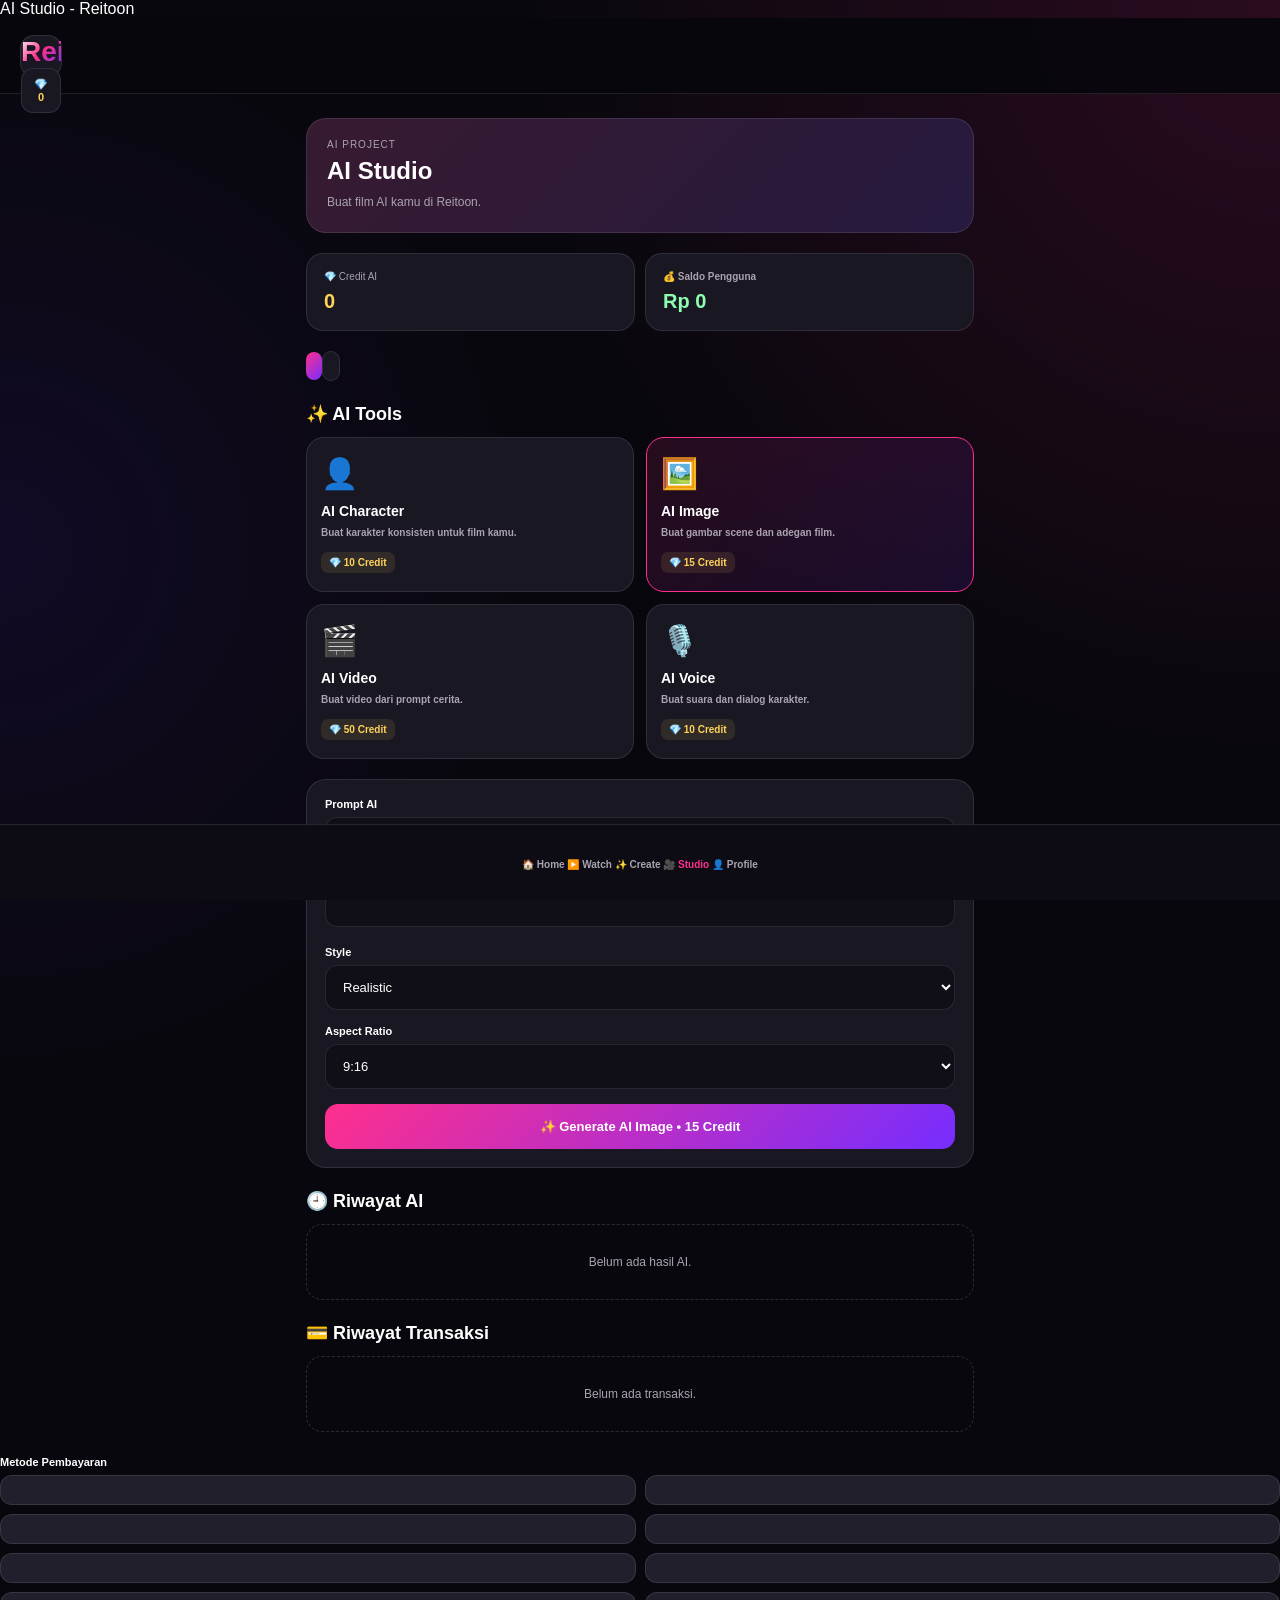
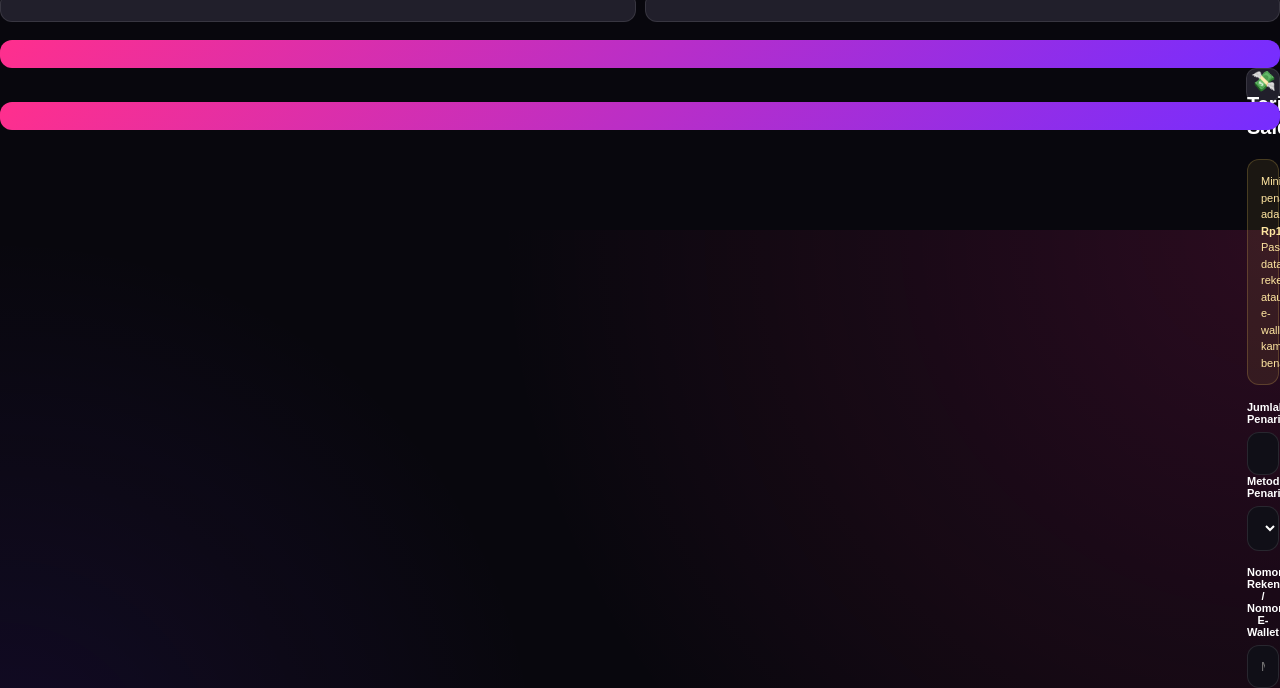
==== commit 39846abb: "ai-studio.html" ====
--- a/ai-studio.html
+++ b/ai-studio.html
@@ -1,23 +1,16 @@
-<!DOCTYPE html>
-<html lang="id">
-
-<head>
-
-<meta charset="UTF-8">
-
-<meta
+<!DOCTYPE html><html lang="id"><head><meta charset="UTF-8"><meta
 name="viewport"
 content="width=device-width, initial-scale=1.0"
->
+
+«»
 
 <meta
 name="theme-color"
 content="#08070d"
->
-
-<title>AI Studio - Reitoon</title>
-
-<style>
+
+«»
+
+<title>AI Studio - Reitoon</title><style>
 
 *{
 box-sizing:border-box;
@@ -30,11 +23,14 @@
 --bg:#08070d;
 --surface:#191722;
 --surface-light:#211f2b;
+--surface-dark:#100f17;
 --text:#ffffff;
 --muted:#aaa3b0;
 --pink:#ff2f8d;
 --purple:#762dff;
 --green:#25d366;
+--yellow:#ffd35a;
+--red:#ff526d;
 --border:rgba(255,255,255,.10);
 
 }
@@ -70,6 +66,9 @@
 
 }
 
+
+/* HEADER */
+
 .header{
 
 height:76px;
@@ -151,9 +150,12 @@
 
 .credit-box strong{
 
-color:#ffd35a;
-
-}
+color:var(--yellow);
+
+}
+
+
+/* MAIN */
 
 .container{
 
@@ -166,6 +168,9 @@
 padding:24px 16px;
 
 }
+
+
+/* PROJECT */
 
 .project-header{
 
@@ -221,178 +226,101 @@
 
 }
 
-.section-title{
-
-font-size:18px;
-
-margin:22px 0 12px;
-
-}
-
-.ai-grid{
+
+/* BALANCE */
+
+.balance-grid{
 
 display:grid;
 
 grid-template-columns:
 repeat(2,1fr);
 
-gap:12px;
-
-}
-
-.ai-card{
-
-padding:18px 14px;
-
-border-radius:18px;
+gap:10px;
+
+margin-bottom:20px;
+
+}
+
+.balance-card{
+
+padding:17px;
+
+border-radius:17px;
 
 background:var(--surface);
 
 border:1px solid var(--border);
 
+}
+
+.balance-card span{
+
+display:block;
+
+font-size:10px;
+
+color:var(--muted);
+
+margin-bottom:8px;
+
+}
+
+.balance-card strong{
+
+font-size:20px;
+
+}
+
+.balance-card.credit strong{
+
+color:var(--yellow);
+
+}
+
+.balance-card.money strong{
+
+color:#8cffb1;
+
+}
+
+
+/* BUTTONS */
+
+.main-buttons{
+
+display:grid;
+
+grid-template-columns:
+repeat(2,1fr);
+
+gap:10px;
+
+margin-bottom:20px;
+
+}
+
+.main-button{
+
+padding:14px 8px;
+
+border-radius:13px;
+
+border:1px solid var(--border);
+
+background:var(--surface);
+
+color:white;
+
+font-size:11px;
+
+font-weight:bold;
+
 cursor:pointer;
 
-transition:.2s;
-
-}
-
-.ai-card:hover{
-
-transform:translateY(-3px);
-
-border-color:var(--pink);
-
-}
-
-.ai-icon{
-
-font-size:30px;
-
-margin-bottom:12px;
-
-}
-
-.ai-card h3{
-
-font-size:14px;
-
-margin-bottom:6px;
-
-}
-
-.ai-card p{
-
-font-size:10px;
-
-line-height:1.5;
-
-color:var(--muted);
-
-}
-
-.ai-cost{
-
-display:inline-block;
-
-margin-top:12px;
-
-padding:5px 8px;
-
-border-radius:7px;
-
-background:rgba(255,211,90,.10);
-
-color:#ffd35a;
-
-font-size:10px;
-
-}
-
-.form-card{
-
-padding:18px;
-
-border-radius:20px;
-
-background:var(--surface);
-
-border:1px solid var(--border);
-
-margin-top:20px;
-
-}
-
-.form-group{
-
-margin-bottom:15px;
-
-}
-
-.form-group label{
-
-display:block;
-
-font-size:11px;
-
-font-weight:bold;
-
-margin-bottom:7px;
-
-}
-
-.form-group textarea,
-
-.form-group input,
-
-.form-group select{
-
-width:100%;
-
-padding:13px;
-
-border-radius:12px;
-
-border:1px solid var(--border);
-
-outline:none;
-
-background:#100f17;
-
-color:white;
-
-font-family:inherit;
-
-font-size:13px;
-
-}
-
-.form-group textarea{
-
-height:110px;
-
-resize:none;
-
-}
-
-.form-group textarea:focus,
-
-.form-group input:focus,
-
-.form-group select:focus{
-
-border-color:var(--pink);
-
-}
-
-.generate-button{
-
-width:100%;
-
-padding:15px;
-
-border:none;
-
-border-radius:13px;
+}
+
+.main-button.primary{
 
 background:
 
@@ -402,57 +330,205 @@
 var(--purple)
 );
 
+border:none;
+
+}
+
+
+/* SECTION */
+
+.section-title{
+
+font-size:18px;
+
+margin:22px 0 12px;
+
+}
+
+
+/* AI GRID */
+
+.ai-grid{
+
+display:grid;
+
+grid-template-columns:
+repeat(2,1fr);
+
+gap:12px;
+
+}
+
+.ai-card{
+
+padding:18px 14px;
+
+border-radius:18px;
+
+background:var(--surface);
+
+border:1px solid var(--border);
+
+cursor:pointer;
+
+transition:.2s;
+
+}
+
+.ai-card:hover{
+
+transform:translateY(-3px);
+
+border-color:var(--pink);
+
+}
+
+.ai-card.selected{
+
+border-color:var(--pink);
+
+background:
+
+linear-gradient(
+135deg,
+rgba(255,47,141,.12),
+rgba(118,45,255,.12)
+);
+
+}
+
+.ai-icon{
+
+font-size:30px;
+
+margin-bottom:12px;
+
+}
+
+.ai-card h3{
+
+font-size:14px;
+
+margin-bottom:6px;
+
+}
+
+.ai-card p{
+
+font-size:10px;
+
+line-height:1.5;
+
+color:var(--muted);
+
+}
+
+.ai-cost{
+
+display:inline-block;
+
+margin-top:12px;
+
+padding:5px 8px;
+
+border-radius:7px;
+
+background:rgba(255,211,90,.10);
+
+color:var(--yellow);
+
+font-size:10px;
+
+}
+
+
+/* FORM */
+
+.form-card{
+
+padding:18px;
+
+border-radius:20px;
+
+background:var(--surface);
+
+border:1px solid var(--border);
+
+margin-top:20px;
+
+}
+
+.form-group{
+
+margin-bottom:15px;
+
+}
+
+.form-group label{
+
+display:block;
+
+font-size:11px;
+
+font-weight:bold;
+
+margin-bottom:7px;
+
+}
+
+.form-group textarea,
+
+.form-group input,
+
+.form-group select{
+
+width:100%;
+
+padding:13px;
+
+border-radius:12px;
+
+border:1px solid var(--border);
+
+outline:none;
+
+background:var(--surface-dark);
+
 color:white;
 
+font-family:inherit;
+
 font-size:13px;
 
-font-weight:bold;
-
-cursor:pointer;
-
-}
-
-.generate-button:disabled{
-
-opacity:.5;
-
-cursor:not-allowed;
-
-}
-
-.result-card{
-
-display:none;
-
-margin-top:20px;
-
-padding:18px;
-
-border-radius:20px;
-
-background:var(--surface);
-
-border:1px solid var(--border);
-
-}
-
-.result-card.show{
-
-display:block;
-
-}
-
-.result-preview{
-
-height:190px;
-
-display:flex;
-
-align-items:center;
-
-justify-content:center;
-
-border-radius:15px;
+}
+
+.form-group textarea{
+
+height:110px;
+
+resize:none;
+
+}
+
+.form-group textarea:focus,
+
+.form-group input:focus,
+
+.form-group select:focus{
+
+border-color:var(--pink);
+
+}
+
+.generate-button{
+
+width:100%;
+
+padding:15px;
+
+border:none;
+
+border-radius:13px;
 
 background:
 
@@ -462,6 +538,69 @@
 var(--purple)
 );
 
+color:white;
+
+font-size:13px;
+
+font-weight:bold;
+
+cursor:pointer;
+
+}
+
+.generate-button:disabled{
+
+opacity:.5;
+
+cursor:not-allowed;
+
+}
+
+
+/* RESULT */
+
+.result-card{
+
+display:none;
+
+margin-top:20px;
+
+padding:18px;
+
+border-radius:20px;
+
+background:var(--surface);
+
+border:1px solid var(--border);
+
+}
+
+.result-card.show{
+
+display:block;
+
+}
+
+.result-preview{
+
+height:190px;
+
+display:flex;
+
+align-items:center;
+
+justify-content:center;
+
+border-radius:15px;
+
+background:
+
+linear-gradient(
+135deg,
+var(--pink),
+var(--purple)
+);
+
 font-size:50px;
 
 margin-bottom:14px;
@@ -482,9 +621,12 @@
 
 color:var(--muted);
 
-line-height:1.5;
-
-}
+line-height:1.6;
+
+}
+
+
+/* HISTORY */
 
 .history-card{
 
@@ -572,603 +714,862 @@
 
 }
 
-.bottom-nav{
+
+/* MODAL */
+
+.modal{
+
+display:none;
 
 position:fixed;
 
-bottom:0;
-
-left:0;
-
-right:0;
-
-height:76px;
+inset:0;
+
+z-index:100;
+
+background:rgba(0,0,0,.75);
+
+align-items:flex-end;
+
+}
+
+.modal.show{
 
 display:flex;
 
-justify-content:space-around;
-
-align-items:center;
-
-background:rgba(14,13,21,.96);
-
-backdrop-filter:blur(18px);
-
-border-top:1px solid var(--border);
-
-z-index:30;
-
-}
-
-.nav-item{
-
-color:var(--muted);
-
-text-decoration:none;
-
-text-align:center;
-
-font-size:10px;
-
-min-width:60px;
-
-}
-
-.nav-icon{
-
-display:block;
-
-font-size:21px;
-
-margin-bottom:4px;
-
-}
-
-.nav-item.active{
-
-color:var(--pink);
-
-}
-
-.toast{
-
-position:fixed;
-
-left:50%;
-
-bottom:95px;
-
-transform:translateX(-50%) translateY(20px);
+}
+
+.modal-content{
+
+width:100%;
+
+max-width:700px;
+
+margin:auto;
+
+max-height:90vh;
+
+overflow-y:auto;
+
+padding:22px 18px 30px;
+
+border-radius:24px 24px 0 0;
+
+background:var(--surface);
+
+border:1px solid var(--border);
+
+}
+
+.modal-title{
+
+font-size:20px;
+
+margin-bottom:20px;
+
+}
+
+.close-button{
+
+float:right;
+
+width:34px;
+
+height:34px;
+
+border-radius:10px;
+
+border:1px solid var(--border);
 
 background:var(--surface-light);
 
-border:1px solid var(--border);
-
-border-radius:14px;
-
-padding:13px 18px;
-
-font-size:12px;
-
-opacity:0;
-
-pointer-events:none;
-
-transition:.3s;
-
-z-index:100;
-
-white-space:nowrap;
-
-}
-
-.toast.show{
-
-opacity:1;
-
-transform:translateX(-50%) translateY(0);
-
-}
-
-@media(max-width:420px){
-
-.ai-grid{
+color:white;
+
+cursor:pointer;
+
+}
+
+.payment-grid{
+
+display:grid;
 
 grid-template-columns:
 repeat(2,1fr);
 
-}
-
-}
-
-</style>
-
-</head>
-
-<body>
-
-
-<header class="header">
-
-<button
+gap:9px;
+
+margin-bottom:18px;
+
+}
+
+.payment-option{
+
+padding:14px 8px;
+
+border-radius:12px;
+
+border:1px solid var(--border);
+
+background:var(--surface-light);
+
+color:white;
+
+font-size:11px;
+
+cursor:pointer;
+
+text-align:center;
+
+}
+
+.payment-option.selected{
+
+border-color:var(--pink);
+
+background:
+
+rgba(255,47,141,.12);
+
+}
+
+.amount-grid{
+
+display:grid;
+
+grid-template-columns:
+repeat(3,1fr);
+
+gap:8px;
+
+margin-bottom:15px;
+
+}
+
+.amount-button{
+
+padding:12px 5px;
+
+border-radius:10px;
+
+border:1px solid var(--border);
+
+background:var(--surface-light);
+
+color:white;
+
+font-size:11px;
+
+cursor:pointer;
+
+}
+
+.amount-button.selected{
+
+border-color:var(--pink);
+
+color:#ff8abc;
+
+}
+
+.modal-button{
+
+width:100%;
+
+padding:14px;
+
+border:none;
+
+border-radius:12px;
+
+background:
+
+linear-gradient(
+135deg,
+var(--pink),
+var(--purple)
+);
+
+color:white;
+
+font-weight:bold;
+
+cursor:pointer;
+
+}
+
+.withdraw-info{
+
+padding:13px;
+
+border-radius:12px;
+
+background:rgba(255,211,90,.08);
+
+border:1px solid rgba(255,211,90,.2);
+
+color:#ffe6a0;
+
+font-size:11px;
+
+line-height:1.5;
+
+margin-bottom:16px;
+
+}
+
+
+/* TRANSACTIONS */
+
+.transaction{
+
+padding:14px 0;
+
+border-bottom:1px solid var(--border);
+
+display:flex;
+
+justify-content:space-between;
+
+font-size:11px;
+
+}
+
+.transaction:last-child{
+
+border-bottom:none;
+
+}
+
+.transaction span{
+
+color:var(--muted);
+
+}
+
+.transaction strong.plus{
+
+color:#8cffb1;
+
+}
+
+.transaction strong.minus{
+
+color:#ff8b9b;
+
+}
+
+
+/* NAV */
+
+.bottom-nav{
+
+position:fixed;
+
+bottom:0;
+
+left:0;
+
+right:0;
+
+height:76px;
+
+display:flex;
+
+justify-content:space-around;
+
+align-items:center;
+
+background:rgba(14,13,21,.96);
+
+backdrop-filter:blur(18px);
+
+border-top:1px solid var(--border);
+
+z-index:30;
+
+}
+
+.nav-item{
+
+color:var(--muted);
+
+text-decoration:none;
+
+text-align:center;
+
+font-size:10px;
+
+min-width:60px;
+
+}
+
+.nav-icon{
+
+display:block;
+
+font-size:21px;
+
+margin-bottom:4px;
+
+}
+
+.nav-item.active{
+
+color:var(--pink);
+
+}
+
+
+/* TOAST */
+
+.toast{
+
+position:fixed;
+
+left:50%;
+
+bottom:95px;
+
+transform:translateX(-50%) translateY(20px);
+
+background:var(--surface-light);
+
+border:1px solid var(--border);
+
+border-radius:14px;
+
+padding:13px 18px;
+
+font-size:12px;
+
+opacity:0;
+
+pointer-events:none;
+
+transition:.3s;
+
+z-index:200;
+
+white-space:nowrap;
+
+}
+
+.toast.show{
+
+opacity:1;
+
+transform:translateX(-50%) translateY(0);
+
+}
+
+@media(max-width:420px){
+
+.ai-grid{
+
+grid-template-columns:
+repeat(2,1fr);
+
+}
+
+}
+
+</style></head><body><header class="header"><button
 class="back-button"
 onclick="goBack()"
->
+
+«»
 
 ←
 
-</button>
-
-<div class="logo">
-
-Reitoon
-
-</div>
-
-<div class="credit-box">
-
-💎 <strong id="creditBalance">100</strong>
-
-</div>
-
-</header>
-
-
-<main class="container">
-
-
-<section
+</button><div class="logo">Reitoon
+
+</div><div class="credit-box">💎 <strong id="creditBalance">0</strong>
+
+</div></header><main class="container"><section
 class="project-header"
-id="projectHeader"
->
-
-<div class="project-label">
-
-AI PROJECT
-
-</div>
-
-<h1
+><div class="project-label">AI PROJECT
+
+</div><h1
 class="project-title"
 id="projectTitle"
->
-
-AI Studio
-
-</h1>
-
-<p
+>AI Studio
+
+</h1><p
 class="project-description"
 id="projectDescription"
->
-
-Buat film AI kamu di Reitoon.
-
-</p>
-
-</section>
-
-
-<h2 class="section-title">
-
-✨ AI Tools
-
-</h2>
-
-
-<section class="ai-grid">
-
-
-<div
+>Buat film AI kamu di Reitoon.
+
+</p></section><section class="balance-grid"><div class="balance-card credit"><span>💎 Credit AI
+
+</span><strong
+id="creditBalanceMain"
+
+«»
+
+0
+
+</strong></div><div class="balance-card money"><span>💰 Saldo Pengguna
+
+</span><strong
+id="moneyBalance"
+
+«»
+
+Rp0
+
+</strong></div></section><div class="main-buttons"><button
+class="main-button primary"
+onclick="openTopup()"
+
+«»
+
+💳 Top Up Credit
+
+</button><button
+class="main-button"
+onclick="openWithdraw()"
+
+«»
+
+💸 Tarik Saldo
+
+</button></div><h2 class="section-title">✨ AI Tools
+
+</h2><section class="ai-grid"><div
 class="ai-card"
+data-tool="character"
 onclick="selectTool('character')"
->
-
-<div class="ai-icon">
-
-👤
-
-</div>
-
-<h3>
-
-AI Character
-
-</h3>
-
-<p>
-
-Buat karakter konsisten untuk film kamu.
-
-</p>
-
-<span class="ai-cost">
-
-💎 10 Credit
-
-</span>
-
-</div>
-
-
-<div
+><div class="ai-icon">👤
+
+</div><h3>AI Character
+
+</h3><p>Buat karakter konsisten untuk film kamu.
+
+</p><span class="ai-cost">💎 10 Credit
+
+</span></div><div
+class="ai-card selected"
+data-tool="image"
+onclick="selectTool('image')"
+><div class="ai-icon">🖼️
+
+</div><h3>AI Image
+
+</h3><p>Buat gambar scene dan adegan film.
+
+</p><span class="ai-cost">💎 15 Credit
+
+</span></div><div
 class="ai-card"
-onclick="selectTool('image')"
->
-
-<div class="ai-icon">
-
-🖼️
-
-</div>
-
-<h3>
-
-AI Image
-
-</h3>
-
-<p>
-
-Buat gambar scene dan adegan film.
-
-</p>
-
-<span class="ai-cost">
-
-💎 15 Credit
-
-</span>
-
-</div>
-
-
-<div
+data-tool="video"
+onclick="selectTool('video')"
+><div class="ai-icon">🎬
+
+</div><h3>AI Video
+
+</h3><p>Buat video dari prompt cerita.
+
+</p><span class="ai-cost">💎 50 Credit
+
+</span></div><div
 class="ai-card"
-onclick="selectTool('video')"
->
-
-<div class="ai-icon">
-
-🎬
-
-</div>
-
-<h3>
-
-AI Video
-
-</h3>
-
-<p>
-
-Buat video dari prompt cerita.
-
-</p>
-
-<span class="ai-cost">
-
-💎 50 Credit
-
-</span>
-
-</div>
-
-
-<div
-class="ai-card"
+data-tool="voice"
 onclick="selectTool('voice')"
->
-
-<div class="ai-icon">
-
-🎙️
-
-</div>
-
-<h3>
-
-AI Voice
-
-</h3>
-
-<p>
-
-Buat suara dan dialog karakter.
-
-</p>
-
-<span class="ai-cost">
-
-💎 10 Credit
-
-</span>
-
-</div>
-
-
-</section>
-
-
-<section
-class="form-card"
-id="formCard"
->
-
-
-<div class="form-group">
-
-<label>
-
-Prompt AI
-
-</label>
-
-<textarea
+><div class="ai-icon">🎙️
+
+</div><h3>AI Voice
+
+</h3><p>Buat suara dan dialog karakter.
+
+</p><span class="ai-cost">💎 10 Credit
+
+</span></div></section><section class="form-card"><div class="form-group"><label>Prompt AI
+
+</label><textarea
 id="promptInput"
 placeholder="Contoh: Seorang pria muda berdiri di tengah kota futuristik saat hujan..."
-></textarea>
-
-</div>
-
-
-<div class="form-group">
-
-<label>
-
-Style
-
-</label>
-
-<select
+></textarea></div><div class="form-group"><label>Style
+
+</label><select
 id="styleInput"
->
-
-<option>
-
-Cinematic
-
-</option>
-
-<option>
-
-Realistic
-
-</option>
-
-<option>
-
-Anime
-
-</option>
-
-<option>
-
-Chinese Drama
-
-</option>
-
-<option>
-
-Fantasy
-
-</option>
-
-</select>
-
-</div>
-
-
-<div class="form-group">
-
-<label>
-
-Aspect Ratio
-
-</label>
-
-<select
+
+«»
+
+<option>Cinematic
+
+</option><option>Realistic
+
+</option><option>Anime
+
+</option><option>Chinese Drama
+
+</option><option>Fantasy
+
+</option></select></div><div class="form-group"><label>Aspect Ratio
+
+</label><select
 id="ratioInput"
->
-
-<option>
-
-16:9
-
-</option>
-
-<option>
-
-9:16
-
-</option>
-
-<option>
-
-1:1
-
-</option>
-
-<option>
-
-21:9
-
-</option>
-
-</select>
-
-</div>
-
-
-<button
+
+«»
+
+<option>16:9
+
+</option><option>9:16
+
+</option><option>1:1
+
+</option><option>21:9
+
+</option></select></div><button
 class="generate-button"
 id="generateButton"
 onclick="generateAI()"
->
-
-✨ Generate AI
-
-</button>
-
-</section>
-
-
-<section
+
+«»
+
+✨ Generate AI • 15 Credit
+
+</button></section><section
 class="result-card"
 id="resultCard"
->
-
-<div
+><div
 class="result-preview"
 id="resultPreview"
->
-
-✨
-
-</div>
-
-<h3
+>✨
+
+</div><h3
 class="result-title"
 id="resultTitle"
->
-
-AI Result
-
-</h3>
-
-<p
+>AI Result
+
+</h3><p
 class="result-text"
 id="resultText"
->
-
-Hasil AI akan muncul di sini.
-
-</p>
-
-</section>
-
-
-<h2 class="section-title">
-
-🕘 Riwayat AI
-
-</h2>
-
-
-<section
+>Hasil AI akan muncul di sini.
+
+</p></section><h2 class="section-title">🕘 Riwayat AI
+
+</h2><section
 id="historyContainer"
->
-
-<div class="empty">
-
-Belum ada hasil AI.
-
-</div>
-
-</section>
-
-
-</main>
-
-
-<nav class="bottom-nav">
-
-
-<a
+><div class="empty">Belum ada hasil AI.
+
+</div></section><h2 class="section-title">💳 Riwayat Transaksi
+
+</h2><section
+id="transactionContainer"
+><div class="empty">Belum ada transaksi.
+
+</div></section></main><nav class="bottom-nav"><a
 class="nav-item"
 href="index.html"
->
-
-<span class="nav-icon">
-
-🏠
-
-</span>
-
-Home
-
-</a>
-
-
-<a
+
+«»
+
+<span class="nav-icon">🏠
+
+</span>Home
+
+</a><a
 class="nav-item"
 href="watch.html"
->
-
-<span class="nav-icon">
-
-▶️
-
-</span>
-
-Watch
-
-</a>
-
-
-<a
+
+«»
+
+<span class="nav-icon">▶️
+
+</span>Watch
+
+</a><a
 class="nav-item"
 href="create.html"
->
-
-<span class="nav-icon">
-
-✨
-
-</span>
-
-Create
-
-</a>
-
-
-<a
+
+«»
+
+<span class="nav-icon">✨
+
+</span>Create
+
+</a><a
 class="nav-item active"
 href="studio.html"
->
-
-<span class="nav-icon">
-
-🎥
-
-</span>
-
-Studio
-
-</a>
-
-
-<a
+
+«»
+
+<span class="nav-icon">🎥
+
+</span>Studio
+
+</a><a
 class="nav-item"
 href="profile.html"
->
-
-<span class="nav-icon">
-
-👤
-
-</span>
-
-Profile
-
-</a>
-
-
-</nav>
-
-
-<div
+
+«»
+
+<span class="nav-icon">👤
+
+</span>Profile
+
+</a></nav><!-- TOPUP MODAL --><div
+class="modal"
+id="topupModal"
+><div class="modal-content"><button
+class="close-button"
+onclick="closeModal('topupModal')"
+
+«»
+
+×
+</button>
+
+<h2 class="modal-title">💳 Top Up Credit
+
+</h2><div class="form-group"><label>Pilih jumlah Credit
+
+</label><div class="amount-grid"><button
+class="amount-button"
+onclick="selectCredit(100)"
+
+«»
+
+100 Credit
+
+</button><button
+class="amount-button"
+onclick="selectCredit(500)"
+
+«»
+
+500 Credit
+
+</button><button
+class="amount-button"
+onclick="selectCredit(1000)"
+
+«»
+
+1.000 Credit
+
+</button><button
+class="amount-button"
+onclick="selectCredit(5000)"
+
+«»
+
+5.000 Credit
+
+</button><button
+class="amount-button"
+onclick="selectCredit(10000)"
+
+«»
+
+10.000 Credit
+
+</button><button
+class="amount-button"
+onclick="selectCredit(50000)"
+
+«»
+
+50.000 Credit
+
+</button></div></div><div class="form-group"><label>Metode Pembayaran
+
+</label><div class="payment-grid"><button
+class="payment-option"
+onclick="selectPayment(this,'Bank Indonesia')"
+
+«»
+
+🏦 Bank Indonesia
+
+</button><button
+class="payment-option"
+onclick="selectPayment(this,'DANA')"
+
+«»
+
+💙 DANA
+
+</button><button
+class="payment-option"
+onclick="selectPayment(this,'GoPay')"
+
+«»
+
+💚 GoPay
+
+</button><button
+class="payment-option"
+onclick="selectPayment(this,'OVO')"
+
+«»
+
+💜 OVO
+
+</button><button
+class="payment-option"
+onclick="selectPayment(this,'ShopeePay')"
+
+«»
+
+🟠 ShopeePay
+
+</button><button
+class="payment-option"
+onclick="selectPayment(this,'Indomaret')"
+
+«»
+
+🏪 Indomaret
+
+</button><button
+class="payment-option"
+onclick="selectPayment(this,'Alfamart')"
+
+«»
+
+🏪 Alfamart
+
+</button><button
+class="payment-option"
+onclick="selectPayment(this,'Kartu Kredit')"
+
+«»
+
+💳 Kartu Kredit
+
+</button></div></div><button
+class="modal-button"
+onclick="processTopup()"
+
+«»
+
+Lanjutkan Pembayaran
+
+</button></div></div><!-- WITHDRAW MODAL --><div
+class="modal"
+id="withdrawModal"
+><div class="modal-content"><button
+class="close-button"
+onclick="closeModal('withdrawModal')"
+
+«»
+
+×
+</button>
+
+<h2 class="modal-title">💸 Tarik Saldo
+
+</h2><div class="withdraw-info">Minimum penarikan adalah <strong>Rp100.000</strong>.
+
+Pastikan data rekening atau e-wallet kamu benar.
+
+</div><div class="form-group"><label>Jumlah Penarikan
+
+</label><input
+type="number"
+id="withdrawAmount"
+placeholder="Contoh: 100000"
+
+«»
+
+</div><div class="form-group"><label>Metode Penarikan
+
+</label><select
+id="withdrawMethod"
+
+«»
+
+<option>Bank Indonesia
+
+</option><option>DANA
+
+</option><option>GoPay
+
+</option><option>OVO
+
+</option><option>ShopeePay
+
+</option></select></div><div class="form-group"><label>Nomor Rekening / Nomor E-Wallet
+
+</label><input
+type="text"
+id="withdrawAccount"
+placeholder="Masukkan nomor tujuan"
+
+«»
+
+</div><button
+class="modal-button"
+onclick="processWithdraw()"
+
+«»
+
+Ajukan Penarikan
+
+</button></div></div><div
 class="toast"
 id="toast"
->
-
-</div>
-
-
-<script>
+></div><script>
+
+
+/* =========================
+   DATA
+========================= */
 
 
 let selectedTool="image";
+
+let selectedCredit=0;
+
+let selectedPayment="";
+
+
+const toolData={
+
+character:{
+
+name:"AI Character",
+
+icon:"👤",
+
+cost:10
+
+},
+
+image:{
+
+name:"AI Image",
+
+icon:"🖼️",
+
+cost:15
+
+},
+
+video:{
+
+name:"AI Video",
+
+icon:"🎬",
+
+cost:50
+
+},
+
+voice:{
+
+name:"AI Voice",
+
+icon:"🎙️",
+
+cost:10
+
+}
+
+};
+
 
 let credits=
 
@@ -1200,52 +1601,40 @@
 }
 
 
-const toolData={
-
-character:{
-
-name:"AI Character",
-
-icon:"👤",
-
-cost:10
-
-},
-
-image:{
-
-name:"AI Image",
-
-icon:"🖼️",
-
-cost:15
-
-},
-
-video:{
-
-name:"AI Video",
-
-icon:"🎬",
-
-cost:50
-
-},
-
-voice:{
-
-name:"AI Voice",
-
-icon:"🎙️",
-
-cost:10
-
-}
-
-};
-
-
-/* LOAD PROJECT */
+let balance=
+
+Number(
+
+localStorage.getItem(
+"reitoon_balance"
+)
+
+);
+
+
+if(
+
+isNaN(balance)
+
+){
+
+balance=0;
+
+localStorage.setItem(
+
+"reitoon_balance",
+
+balance
+
+);
+
+}
+
+
+/* =========================
+   PROJECT
+========================= */
+
 
 function loadProject(){
 
@@ -1291,12 +1680,83 @@
 }
 
 
-/* SELECT TOOL */
+/* =========================
+   CREDIT
+========================= */
+
+
+function updateCredits(){
+
+document
+.getElementById(
+"creditBalance"
+)
+.textContent=
+credits;
+
+
+document
+.getElementById(
+"creditBalanceMain"
+)
+.textContent=
+credits;
+
+}
+
+
+function updateBalance(){
+
+document
+.getElementById(
+"moneyBalance"
+)
+.textContent=
+
+formatRupiah(balance);
+
+}
+
+
+/* =========================
+   TOOL
+========================= */
+
 
 function selectTool(tool){
 
 selectedTool=
 tool;
+
+
+document
+.querySelectorAll(
+".ai-card"
+)
+.forEach(function(card){
+
+card.classList.remove(
+"selected"
+);
+
+});
+
+
+const selectedCard=
+
+document
+.querySelector(
+'[data-tool="'+tool+'"]'
+);
+
+
+if(selectedCard){
+
+selectedCard.classList.add(
+"selected"
+);
+
+}
 
 
 const data=
@@ -1315,20 +1775,13 @@
 data.cost+
 " Credit";
 
-
-showToast(
-
-data.icon+
-" "+
-data.name+
-" dipilih"
-
-);
-
-}
-
-
-/* GENERATE */
+}
+
+
+/* =========================
+   GENERATE AI
+========================= */
+
 
 function generateAI(){
 
@@ -1361,7 +1814,7 @@
 
 showToast(
 
-"❌ Credit tidak cukup"
+"❌ Credit tidak cukup. Silakan Top Up."
 
 );
 
@@ -1370,8 +1823,7 @@
 }
 
 
-credits-=
-data.cost;
+credits-=data.cost;
 
 
 localStorage.setItem(
@@ -1405,9 +1857,7 @@
 setTimeout(function(){
 
 
-const result=
-
-{
+const result={
 
 type:selectedTool,
 
@@ -1439,6 +1889,16 @@
 
 saveHistory(result);
 
+saveTransaction(
+
+"Penggunaan "+
+data.name,
+
+-data.cost,
+
+"Credit"
+
+);
 
 showResult(result);
 
@@ -1468,7 +1928,10 @@
 }
 
 
-/* SHOW RESULT */
+/* =========================
+   RESULT
+========================= */
+
 
 function showResult(result){
 
@@ -1517,7 +1980,10 @@
 }
 
 
-/* SAVE HISTORY */
+/* =========================
+   AI HISTORY
+========================= */
+
 
 function saveHistory(result){
 
@@ -1548,8 +2014,6 @@
 
 }
 
-
-/* LOAD HISTORY */
 
 function loadHistory(){
 
@@ -1641,21 +2105,460 @@
 }
 
 
-/* UPDATE CREDIT */
-
-function updateCredits(){
+/* =========================
+   TOPUP
+========================= */
+
+
+function openTopup(){
 
 document
 .getElementById(
-"creditBalance"
-)
-.textContent=
-credits;
-
-}
-
-
-/* TOAST */
+"topupModal"
+)
+.classList.add(
+"show"
+);
+
+}
+
+
+function selectCredit(amount){
+
+selectedCredit=
+amount;
+
+
+document
+.querySelectorAll(
+".amount-button"
+)
+.forEach(function(button){
+
+button.classList.remove(
+"selected"
+);
+
+});
+
+
+event.target.classList.add(
+"selected"
+);
+
+}
+
+
+function selectPayment(button,payment){
+
+selectedPayment=
+payment;
+
+
+document
+.querySelectorAll(
+".payment-option"
+)
+.forEach(function(option){
+
+option.classList.remove(
+"selected"
+);
+
+});
+
+
+button.classList.add(
+"selected"
+);
+
+}
+
+
+function processTopup(){
+
+if(!selectedCredit){
+
+showToast(
+"⚠️ Pilih jumlah Credit"
+);
+
+return;
+
+}
+
+
+if(!selectedPayment){
+
+showToast(
+"⚠️ Pilih metode pembayaran"
+);
+
+return;
+
+}
+
+
+/*
+
+SIMULASI PEMBAYARAN
+
+*/
+
+credits+=selectedCredit;
+
+
+localStorage.setItem(
+
+"reitoon_credits",
+
+credits
+
+);
+
+
+saveTransaction(
+
+"Top Up "+selectedCredit+" Credit",
+
+selectedCredit,
+
+selectedPayment
+
+);
+
+
+updateCredits();
+
+
+closeModal(
+"topupModal"
+);
+
+
+showToast(
+
+"✅ Top Up berhasil. Credit ditambahkan."
+
+);
+
+
+selectedCredit=0;
+
+selectedPayment="";
+
+}
+
+
+/* =========================
+   WITHDRAW
+========================= */
+
+
+function openWithdraw(){
+
+document
+.getElementById(
+"withdrawModal"
+)
+.classList.add(
+"show"
+);
+
+}
+
+
+function processWithdraw(){
+
+const amount=
+
+Number(
+
+document
+.getElementById(
+"withdrawAmount"
+)
+.value
+
+);
+
+
+const method=
+
+document
+.getElementById(
+"withdrawMethod"
+)
+.value;
+
+
+const account=
+
+document
+.getElementById(
+"withdrawAccount"
+)
+.value
+.trim();
+
+
+if(amount < 100000){
+
+showToast(
+
+"❌ Minimum penarikan adalah Rp100.000"
+
+);
+
+return;
+
+}
+
+
+if(amount > balance){
+
+showToast(
+
+"❌ Saldo tidak mencukupi"
+
+);
+
+return;
+
+}
+
+
+if(!account){
+
+showToast(
+
+"⚠️ Masukkan nomor rekening atau e-wallet"
+
+);
+
+return;
+
+}
+
+
+balance-=amount;
+
+
+localStorage.setItem(
+
+"reitoon_balance",
+
+balance
+
+);
+
+
+saveTransaction(
+
+"Penarikan Saldo",
+
+-amount,
+
+method
+
+);
+
+
+updateBalance();
+
+
+closeModal(
+"withdrawModal"
+);
+
+
+showToast(
+
+"✅ Permintaan penarikan berhasil dibuat"
+
+);
+
+}
+
+
+/* =========================
+   TRANSACTION
+========================= */
+
+
+function saveTransaction(
+title,
+amount,
+method
+){
+
+let transactions=
+
+JSON.parse(
+
+localStorage.getItem(
+"reitoon_transactions"
+)
+
+)||[];
+
+
+transactions.unshift({
+
+title:title,
+
+amount:amount,
+
+method:method,
+
+date:new Date()
+.toLocaleString(
+"id-ID"
+)
+
+});
+
+
+localStorage.setItem(
+
+"reitoon_transactions",
+
+JSON.stringify(transactions)
+
+);
+
+
+loadTransactions();
+
+}
+
+
+function loadTransactions(){
+
+const container=
+
+document
+.getElementById(
+"transactionContainer"
+);
+
+
+const transactions=
+
+JSON.parse(
+
+localStorage.getItem(
+"reitoon_transactions"
+)
+
+)||[];
+
+
+if(!transactions.length){
+
+container.innerHTML=
+
+`
+
+<div class="empty">
+
+Belum ada transaksi.
+
+</div>
+
+`;
+
+return;
+
+}
+
+
+container.innerHTML=
+
+transactions
+.slice(0,10)
+.map(function(item){
+
+const positive=
+item.amount>=0;
+
+
+return`
+
+<div class="transaction">
+
+<span>
+
+${item.title}
+
+<br>
+
+${item.method}
+
+</span>
+
+<strong
+class="${positive?'plus':'minus'}"
+>
+
+${positive?'+':''}${item.amount}
+
+</strong>
+
+</div>
+
+`;
+
+})
+.join("");
+
+}
+
+
+/* =========================
+   MODAL
+========================= */
+
+
+function closeModal(id){
+
+document
+.getElementById(id)
+.classList.remove(
+"show"
+);
+
+}
+
+
+/* =========================
+   RUPIAH
+========================= */
+
+
+function formatRupiah(number){
+
+return new Intl.NumberFormat(
+"id-ID",
+{
+
+style:"currency",
+
+currency:"IDR",
+
+maximumFractionDigits:0
+
+}
+
+).format(number);
+
+}
+
+
+/* =========================
+   TOAST
+========================= */
+
 
 function showToast(message){
 
@@ -1687,7 +2590,10 @@
 }
 
 
-/* BACK */
+/* =========================
+   BACK
+========================= */
+
 
 function goBack(){
 
@@ -1705,16 +2611,18 @@
 }
 
 
+/* INIT */
+
 loadProject();
 
 updateCredits();
 
+updateBalance();
+
 loadHistory();
 
+loadTransactions();
+
 selectTool("image");
 
-</script>
-
-</body>
-
-</html>
+</script></body></html>
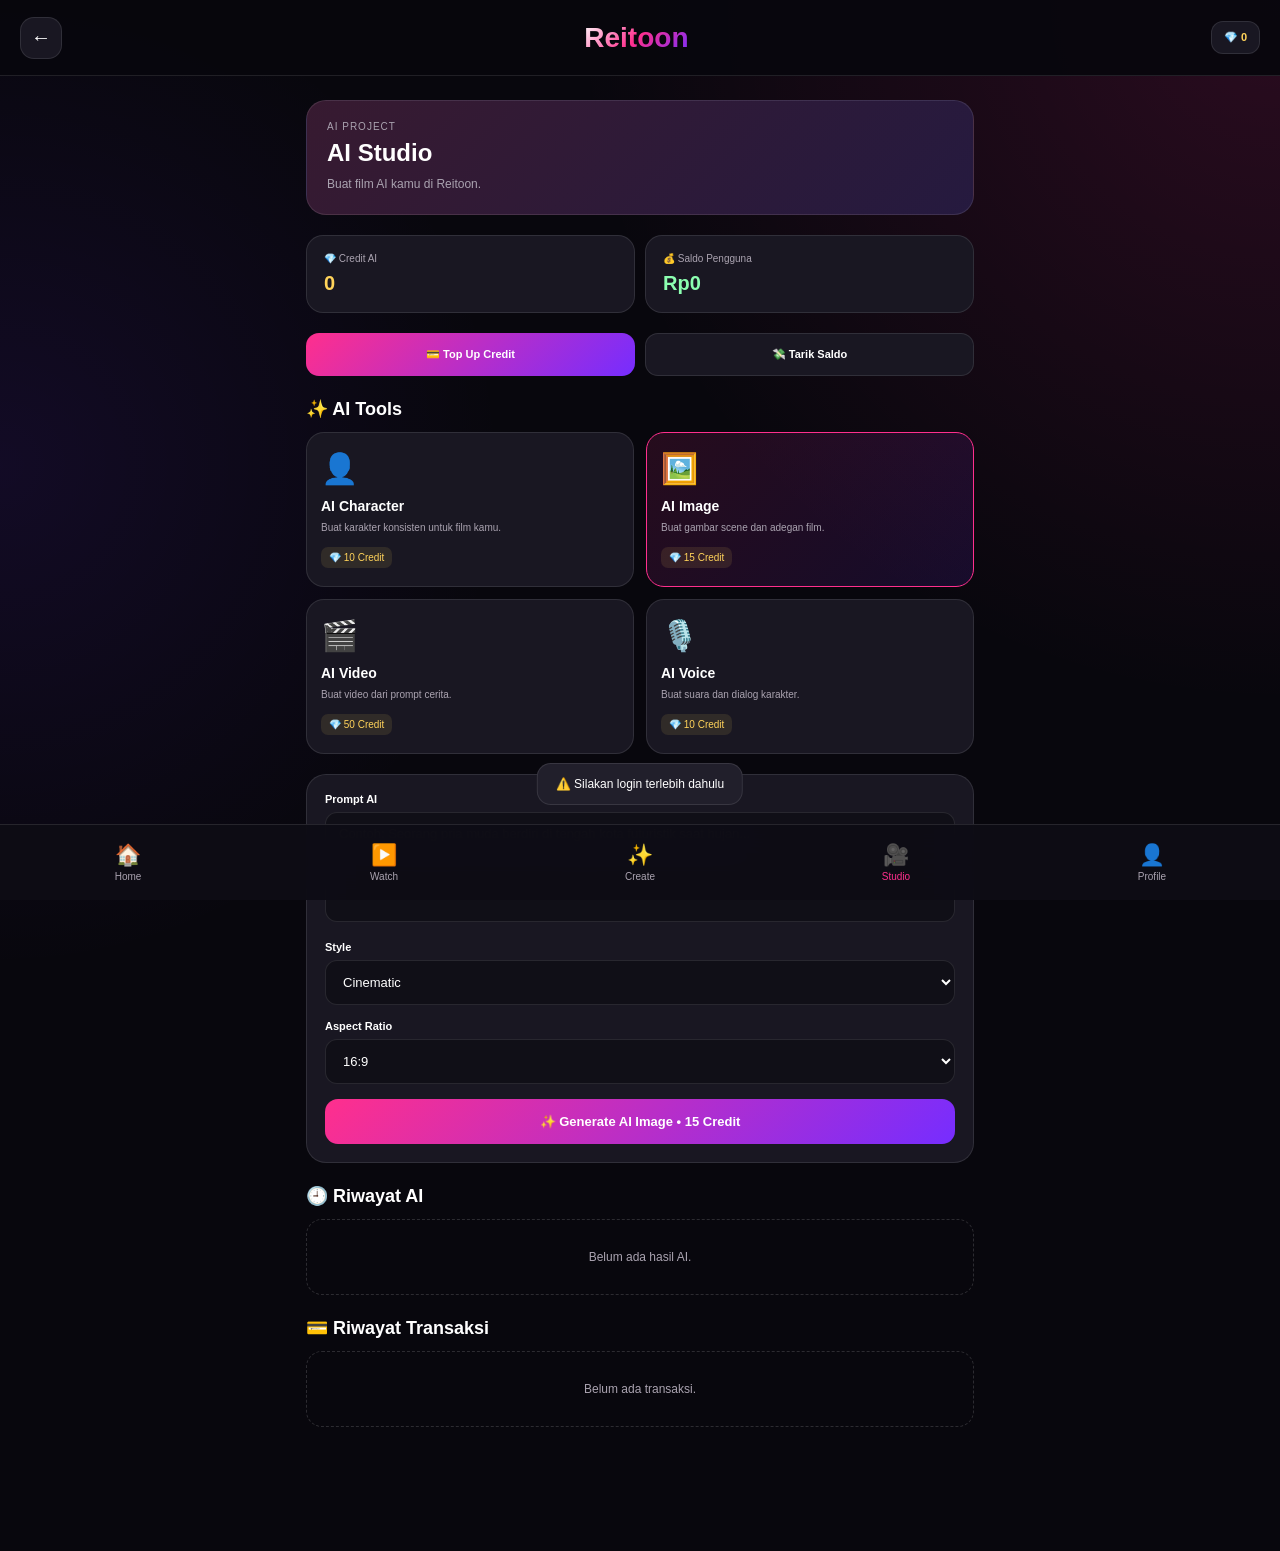
==== commit 76d140f8: "ai-studio.html" ====
--- a/ai-studio.html
+++ b/ai-studio.html
@@ -1,16 +1,13 @@
-<!DOCTYPE html><html lang="id"><head><meta charset="UTF-8"><meta
-name="viewport"
-content="width=device-width, initial-scale=1.0"
-
-«»
-
-<meta
-name="theme-color"
-content="#08070d"
-
-«»
-
-<title>AI Studio - Reitoon</title><style>
+<!DOCTYPE html>
+<html lang="id">
+<head>
+<meta charset="UTF-8">
+<meta name="viewport" content="width=device-width, initial-scale=1.0">
+<meta name="theme-color" content="#08070d">
+
+<title>AI Studio - Reitoon</title>
+
+<style>
 
 *{
 box-sizing:border-box;
@@ -19,7 +16,6 @@
 }
 
 :root{
-
 --bg:#08070d;
 --surface:#191722;
 --surface-light:#211f2b;
@@ -32,1601 +28,1143 @@
 --yellow:#ffd35a;
 --red:#ff526d;
 --border:rgba(255,255,255,.10);
-
 }
 
 body{
-
 min-height:100vh;
-
 background:
-
-radial-gradient(
-circle at 100% 0%,
-rgba(255,40,145,.14),
-transparent 35%
-),
-
-radial-gradient(
-circle at 0% 30%,
-rgba(112,45,255,.10),
-transparent 30%
-),
-
+radial-gradient(circle at 100% 0%,rgba(255,40,145,.14),transparent 35%),
+radial-gradient(circle at 0% 30%,rgba(112,45,255,.10),transparent 30%),
 var(--bg);
-
 color:var(--text);
-
-font-family:
-Arial,
-Helvetica,
-sans-serif;
-
+font-family:Arial,Helvetica,sans-serif;
 padding-bottom:100px;
-
-}
-
-
-/* HEADER */
+}
 
 .header{
-
 height:76px;
-
 display:flex;
-
 align-items:center;
-
 justify-content:space-between;
-
 padding:16px 20px;
-
 background:rgba(8,7,13,.94);
-
 border-bottom:1px solid var(--border);
-
 position:sticky;
-
 top:0;
-
 z-index:20;
-
 }
 
 .back-button{
-
 width:42px;
-
 height:42px;
-
 border-radius:14px;
-
 border:1px solid var(--border);
-
 background:var(--surface);
-
 color:white;
-
 font-size:20px;
-
 cursor:pointer;
-
 }
 
 .logo{
-
 font-size:28px;
-
 font-weight:800;
-
+background:linear-gradient(135deg,white,var(--pink),var(--purple));
+-webkit-background-clip:text;
+-webkit-text-fill-color:transparent;
+}
+
+.credit-box{
+padding:9px 12px;
+border-radius:12px;
+background:var(--surface);
+border:1px solid var(--border);
+font-size:11px;
+}
+
+.credit-box strong{
+color:var(--yellow);
+}
+
+.container{
+width:100%;
+max-width:700px;
+margin:auto;
+padding:24px 16px;
+}
+
+.project-header{
+padding:20px;
+border-radius:20px;
 background:
-
-linear-gradient(
-135deg,
-white,
-var(--pink),
-var(--purple)
-);
-
--webkit-background-clip:text;
-
--webkit-text-fill-color:transparent;
-
-}
-
-.credit-box{
-
-padding:9px 12px;
-
+linear-gradient(135deg,rgba(255,47,141,.13),rgba(118,45,255,.13)),
+var(--surface);
+border:1px solid var(--border);
+margin-bottom:20px;
+}
+
+.project-label{
+font-size:10px;
+color:var(--muted);
+margin-bottom:7px;
+text-transform:uppercase;
+letter-spacing:1px;
+}
+
+.project-title{
+font-size:24px;
+margin-bottom:8px;
+}
+
+.project-description{
+font-size:12px;
+color:var(--muted);
+line-height:1.6;
+}
+
+.balance-grid{
+display:grid;
+grid-template-columns:repeat(2,1fr);
+gap:10px;
+margin-bottom:20px;
+}
+
+.balance-card{
+padding:17px;
+border-radius:17px;
+background:var(--surface);
+border:1px solid var(--border);
+}
+
+.balance-card span{
+display:block;
+font-size:10px;
+color:var(--muted);
+margin-bottom:8px;
+}
+
+.balance-card strong{
+font-size:20px;
+}
+
+.balance-card.credit strong{
+color:var(--yellow);
+}
+
+.balance-card.money strong{
+color:#8cffb1;
+}
+
+.main-buttons{
+display:grid;
+grid-template-columns:repeat(2,1fr);
+gap:10px;
+margin-bottom:20px;
+}
+
+.main-button{
+padding:14px 8px;
+border-radius:13px;
+border:1px solid var(--border);
+background:var(--surface);
+color:white;
+font-size:11px;
+font-weight:bold;
+cursor:pointer;
+}
+
+.main-button.primary{
+background:linear-gradient(135deg,var(--pink),var(--purple));
+border:none;
+}
+
+.section-title{
+font-size:18px;
+margin:22px 0 12px;
+}
+
+.ai-grid{
+display:grid;
+grid-template-columns:repeat(2,1fr);
+gap:12px;
+}
+
+.ai-card{
+padding:18px 14px;
+border-radius:18px;
+background:var(--surface);
+border:1px solid var(--border);
+cursor:pointer;
+transition:.2s;
+}
+
+.ai-card:hover{
+transform:translateY(-3px);
+border-color:var(--pink);
+}
+
+.ai-card.selected{
+border-color:var(--pink);
+background:
+linear-gradient(135deg,rgba(255,47,141,.12),rgba(118,45,255,.12));
+}
+
+.ai-icon{
+font-size:30px;
+margin-bottom:12px;
+}
+
+.ai-card h3{
+font-size:14px;
+margin-bottom:6px;
+}
+
+.ai-card p{
+font-size:10px;
+line-height:1.5;
+color:var(--muted);
+}
+
+.ai-cost{
+display:inline-block;
+margin-top:12px;
+padding:5px 8px;
+border-radius:7px;
+background:rgba(255,211,90,.10);
+color:var(--yellow);
+font-size:10px;
+}
+
+.form-card{
+padding:18px;
+border-radius:20px;
+background:var(--surface);
+border:1px solid var(--border);
+margin-top:20px;
+}
+
+.form-group{
+margin-bottom:15px;
+}
+
+.form-group label{
+display:block;
+font-size:11px;
+font-weight:bold;
+margin-bottom:7px;
+}
+
+.form-group textarea,
+.form-group input,
+.form-group select{
+width:100%;
+padding:13px;
 border-radius:12px;
-
+border:1px solid var(--border);
+outline:none;
+background:var(--surface-dark);
+color:white;
+font-family:inherit;
+font-size:13px;
+}
+
+.form-group textarea{
+height:110px;
+resize:none;
+}
+
+.form-group textarea:focus,
+.form-group input:focus,
+.form-group select:focus{
+border-color:var(--pink);
+}
+
+.generate-button{
+width:100%;
+padding:15px;
+border:none;
+border-radius:13px;
+background:linear-gradient(135deg,var(--pink),var(--purple));
+color:white;
+font-size:13px;
+font-weight:bold;
+cursor:pointer;
+}
+
+.generate-button:disabled{
+opacity:.5;
+cursor:not-allowed;
+}
+
+.result-card{
+display:none;
+margin-top:20px;
+padding:18px;
+border-radius:20px;
 background:var(--surface);
-
 border:1px solid var(--border);
-
+}
+
+.result-card.show{
+display:block;
+}
+
+.result-preview{
+height:190px;
+display:flex;
+align-items:center;
+justify-content:center;
+border-radius:15px;
+background:linear-gradient(135deg,var(--pink),var(--purple));
+font-size:50px;
+margin-bottom:14px;
+}
+
+.result-title{
+font-size:16px;
+margin-bottom:7px;
+}
+
+.result-text{
+font-size:12px;
+color:var(--muted);
+line-height:1.6;
+}
+
+.history-card{
+padding:16px;
+border-radius:16px;
+background:var(--surface);
+border:1px solid var(--border);
+margin-bottom:10px;
+}
+
+.history-row{
+display:flex;
+align-items:center;
+gap:12px;
+}
+
+.history-icon{
+width:42px;
+height:42px;
+display:flex;
+align-items:center;
+justify-content:center;
+border-radius:12px;
+background:var(--surface-light);
+font-size:20px;
+}
+
+.history-info{
+flex:1;
+}
+
+.history-info strong{
+display:block;
+font-size:12px;
+}
+
+.history-info span{
+display:block;
+font-size:10px;
+color:var(--muted);
+margin-top:4px;
+}
+
+.empty{
+padding:30px 15px;
+text-align:center;
+color:var(--muted);
+font-size:12px;
+border:1px dashed rgba(255,255,255,.15);
+border-radius:16px;
+}
+
+.modal{
+display:none;
+position:fixed;
+inset:0;
+z-index:100;
+background:rgba(0,0,0,.75);
+align-items:flex-end;
+}
+
+.modal.show{
+display:flex;
+}
+
+.modal-content{
+width:100%;
+max-width:700px;
+margin:auto;
+max-height:90vh;
+overflow-y:auto;
+padding:22px 18px 30px;
+border-radius:24px 24px 0 0;
+background:var(--surface);
+border:1px solid var(--border);
+}
+
+.modal-title{
+font-size:20px;
+margin-bottom:20px;
+}
+
+.close-button{
+float:right;
+width:34px;
+height:34px;
+border-radius:10px;
+border:1px solid var(--border);
+background:var(--surface-light);
+color:white;
+cursor:pointer;
+}
+
+.payment-grid{
+display:grid;
+grid-template-columns:repeat(2,1fr);
+gap:9px;
+margin-bottom:18px;
+}
+
+.payment-option{
+padding:14px 8px;
+border-radius:12px;
+border:1px solid var(--border);
+background:var(--surface-light);
+color:white;
 font-size:11px;
-
-}
-
-.credit-box strong{
-
-color:var(--yellow);
-
-}
-
-
-/* MAIN */
-
-.container{
-
+cursor:pointer;
+text-align:center;
+}
+
+.payment-option.selected{
+border-color:var(--pink);
+background:rgba(255,47,141,.12);
+}
+
+.amount-grid{
+display:grid;
+grid-template-columns:repeat(3,1fr);
+gap:8px;
+margin-bottom:15px;
+}
+
+.amount-button{
+padding:12px 5px;
+border-radius:10px;
+border:1px solid var(--border);
+background:var(--surface-light);
+color:white;
+font-size:11px;
+cursor:pointer;
+}
+
+.amount-button.selected{
+border-color:var(--pink);
+color:#ff8abc;
+}
+
+.modal-button{
 width:100%;
-
-max-width:700px;
-
-margin:auto;
-
-padding:24px 16px;
-
-}
-
-
-/* PROJECT */
-
-.project-header{
-
-padding:20px;
-
-border-radius:20px;
-
-background:
-
-linear-gradient(
-135deg,
-rgba(255,47,141,.13),
-rgba(118,45,255,.13)
-),
-
-var(--surface);
-
+padding:14px;
+border:none;
+border-radius:12px;
+background:linear-gradient(135deg,var(--pink),var(--purple));
+color:white;
+font-weight:bold;
+cursor:pointer;
+}
+
+.withdraw-info{
+padding:13px;
+border-radius:12px;
+background:rgba(255,211,90,.08);
+border:1px solid rgba(255,211,90,.2);
+color:#ffe6a0;
+font-size:11px;
+line-height:1.5;
+margin-bottom:16px;
+}
+
+.transaction{
+padding:14px 0;
+border-bottom:1px solid var(--border);
+display:flex;
+justify-content:space-between;
+font-size:11px;
+}
+
+.transaction:last-child{
+border-bottom:none;
+}
+
+.transaction span{
+color:var(--muted);
+}
+
+.transaction strong.plus{
+color:#8cffb1;
+}
+
+.transaction strong.minus{
+color:#ff8b9b;
+}
+
+.bottom-nav{
+position:fixed;
+bottom:0;
+left:0;
+right:0;
+height:76px;
+display:flex;
+justify-content:space-around;
+align-items:center;
+background:rgba(14,13,21,.96);
+backdrop-filter:blur(18px);
+border-top:1px solid var(--border);
+z-index:30;
+}
+
+.nav-item{
+color:var(--muted);
+text-decoration:none;
+text-align:center;
+font-size:10px;
+min-width:60px;
+}
+
+.nav-icon{
+display:block;
+font-size:21px;
+margin-bottom:4px;
+}
+
+.nav-item.active{
+color:var(--pink);
+}
+
+.toast{
+position:fixed;
+left:50%;
+bottom:95px;
+transform:translateX(-50%) translateY(20px);
+background:var(--surface-light);
 border:1px solid var(--border);
-
-margin-bottom:20px;
-
-}
-
-.project-label{
-
-font-size:10px;
-
-color:var(--muted);
-
-margin-bottom:7px;
-
-text-transform:uppercase;
-
-letter-spacing:1px;
-
-}
-
-.project-title{
-
-font-size:24px;
-
-margin-bottom:8px;
-
-}
-
-.project-description{
-
+border-radius:14px;
+padding:13px 18px;
 font-size:12px;
-
-color:var(--muted);
-
-line-height:1.6;
-
-}
-
-
-/* BALANCE */
-
-.balance-grid{
-
-display:grid;
-
-grid-template-columns:
-repeat(2,1fr);
-
-gap:10px;
-
-margin-bottom:20px;
-
-}
-
-.balance-card{
-
-padding:17px;
-
-border-radius:17px;
-
-background:var(--surface);
-
-border:1px solid var(--border);
-
-}
-
-.balance-card span{
-
-display:block;
-
-font-size:10px;
-
-color:var(--muted);
-
-margin-bottom:8px;
-
-}
-
-.balance-card strong{
-
-font-size:20px;
-
-}
-
-.balance-card.credit strong{
-
-color:var(--yellow);
-
-}
-
-.balance-card.money strong{
-
-color:#8cffb1;
-
-}
-
-
-/* BUTTONS */
-
-.main-buttons{
-
-display:grid;
-
-grid-template-columns:
-repeat(2,1fr);
-
-gap:10px;
-
-margin-bottom:20px;
-
-}
-
-.main-button{
-
-padding:14px 8px;
-
-border-radius:13px;
-
-border:1px solid var(--border);
-
-background:var(--surface);
-
-color:white;
-
-font-size:11px;
-
-font-weight:bold;
-
-cursor:pointer;
-
-}
-
-.main-button.primary{
-
-background:
-
-linear-gradient(
-135deg,
-var(--pink),
-var(--purple)
-);
-
-border:none;
-
-}
-
-
-/* SECTION */
-
-.section-title{
-
-font-size:18px;
-
-margin:22px 0 12px;
-
-}
-
-
-/* AI GRID */
+opacity:0;
+pointer-events:none;
+transition:.3s;
+z-index:200;
+white-space:nowrap;
+}
+
+.toast.show{
+opacity:1;
+transform:translateX(-50%) translateY(0);
+}
+
+@media(max-width:420px){
 
 .ai-grid{
-
-display:grid;
-
-grid-template-columns:
-repeat(2,1fr);
-
-gap:12px;
-
-}
-
-.ai-card{
-
-padding:18px 14px;
-
-border-radius:18px;
-
-background:var(--surface);
-
-border:1px solid var(--border);
-
-cursor:pointer;
-
-transition:.2s;
-
-}
-
-.ai-card:hover{
-
-transform:translateY(-3px);
-
-border-color:var(--pink);
-
-}
-
-.ai-card.selected{
-
-border-color:var(--pink);
-
-background:
-
-linear-gradient(
-135deg,
-rgba(255,47,141,.12),
-rgba(118,45,255,.12)
-);
-
-}
-
-.ai-icon{
-
-font-size:30px;
-
-margin-bottom:12px;
-
-}
-
-.ai-card h3{
-
-font-size:14px;
-
-margin-bottom:6px;
-
-}
-
-.ai-card p{
-
-font-size:10px;
-
-line-height:1.5;
-
-color:var(--muted);
-
-}
-
-.ai-cost{
-
-display:inline-block;
-
-margin-top:12px;
-
-padding:5px 8px;
-
-border-radius:7px;
-
-background:rgba(255,211,90,.10);
-
-color:var(--yellow);
-
-font-size:10px;
-
-}
-
-
-/* FORM */
-
-.form-card{
-
-padding:18px;
-
-border-radius:20px;
-
-background:var(--surface);
-
-border:1px solid var(--border);
-
-margin-top:20px;
-
-}
-
-.form-group{
-
-margin-bottom:15px;
-
-}
-
-.form-group label{
-
-display:block;
-
-font-size:11px;
-
-font-weight:bold;
-
-margin-bottom:7px;
-
-}
-
-.form-group textarea,
-
-.form-group input,
-
-.form-group select{
-
-width:100%;
-
-padding:13px;
-
-border-radius:12px;
-
-border:1px solid var(--border);
-
-outline:none;
-
-background:var(--surface-dark);
-
-color:white;
-
-font-family:inherit;
-
-font-size:13px;
-
-}
-
-.form-group textarea{
-
-height:110px;
-
-resize:none;
-
-}
-
-.form-group textarea:focus,
-
-.form-group input:focus,
-
-.form-group select:focus{
-
-border-color:var(--pink);
-
-}
-
-.generate-button{
-
-width:100%;
-
-padding:15px;
-
-border:none;
-
-border-radius:13px;
-
-background:
-
-linear-gradient(
-135deg,
-var(--pink),
-var(--purple)
-);
-
-color:white;
-
-font-size:13px;
-
-font-weight:bold;
-
-cursor:pointer;
-
-}
-
-.generate-button:disabled{
-
-opacity:.5;
-
-cursor:not-allowed;
-
-}
-
-
-/* RESULT */
-
-.result-card{
-
-display:none;
-
-margin-top:20px;
-
-padding:18px;
-
-border-radius:20px;
-
-background:var(--surface);
-
-border:1px solid var(--border);
-
-}
-
-.result-card.show{
-
-display:block;
-
-}
-
-.result-preview{
-
-height:190px;
-
-display:flex;
-
-align-items:center;
-
-justify-content:center;
-
-border-radius:15px;
-
-background:
-
-linear-gradient(
-135deg,
-var(--pink),
-var(--purple)
-);
-
-font-size:50px;
-
-margin-bottom:14px;
-
-}
-
-.result-title{
-
-font-size:16px;
-
-margin-bottom:7px;
-
-}
-
-.result-text{
-
-font-size:12px;
-
-color:var(--muted);
-
-line-height:1.6;
-
-}
-
-
-/* HISTORY */
-
-.history-card{
-
-padding:16px;
-
-border-radius:16px;
-
-background:var(--surface);
-
-border:1px solid var(--border);
-
-margin-bottom:10px;
-
-}
-
-.history-row{
-
-display:flex;
-
-align-items:center;
-
-gap:12px;
-
-}
-
-.history-icon{
-
-width:42px;
-
-height:42px;
-
-display:flex;
-
-align-items:center;
-
-justify-content:center;
-
-border-radius:12px;
-
-background:var(--surface-light);
-
-font-size:20px;
-
-}
-
-.history-info{
-
-flex:1;
-
-}
-
-.history-info strong{
-
-display:block;
-
-font-size:12px;
-
-}
-
-.history-info span{
-
-display:block;
-
-font-size:10px;
-
-color:var(--muted);
-
-margin-top:4px;
-
-}
-
-.empty{
-
-padding:30px 15px;
-
-text-align:center;
-
-color:var(--muted);
-
-font-size:12px;
-
-border:1px dashed rgba(255,255,255,.15);
-
-border-radius:16px;
-
-}
-
-
-/* MODAL */
-
-.modal{
-
-display:none;
-
-position:fixed;
-
-inset:0;
-
-z-index:100;
-
-background:rgba(0,0,0,.75);
-
-align-items:flex-end;
-
-}
-
-.modal.show{
-
-display:flex;
-
-}
-
-.modal-content{
-
-width:100%;
-
-max-width:700px;
-
-margin:auto;
-
-max-height:90vh;
-
-overflow-y:auto;
-
-padding:22px 18px 30px;
-
-border-radius:24px 24px 0 0;
-
-background:var(--surface);
-
-border:1px solid var(--border);
-
-}
-
-.modal-title{
-
-font-size:20px;
-
-margin-bottom:20px;
-
-}
-
-.close-button{
-
-float:right;
-
-width:34px;
-
-height:34px;
-
-border-radius:10px;
-
-border:1px solid var(--border);
-
-background:var(--surface-light);
-
-color:white;
-
-cursor:pointer;
-
-}
-
-.payment-grid{
-
-display:grid;
-
-grid-template-columns:
-repeat(2,1fr);
-
-gap:9px;
-
-margin-bottom:18px;
-
-}
-
-.payment-option{
-
-padding:14px 8px;
-
-border-radius:12px;
-
-border:1px solid var(--border);
-
-background:var(--surface-light);
-
-color:white;
-
-font-size:11px;
-
-cursor:pointer;
-
-text-align:center;
-
-}
-
-.payment-option.selected{
-
-border-color:var(--pink);
-
-background:
-
-rgba(255,47,141,.12);
-
-}
-
-.amount-grid{
-
-display:grid;
-
-grid-template-columns:
-repeat(3,1fr);
-
-gap:8px;
-
-margin-bottom:15px;
-
-}
-
-.amount-button{
-
-padding:12px 5px;
-
-border-radius:10px;
-
-border:1px solid var(--border);
-
-background:var(--surface-light);
-
-color:white;
-
-font-size:11px;
-
-cursor:pointer;
-
-}
-
-.amount-button.selected{
-
-border-color:var(--pink);
-
-color:#ff8abc;
-
-}
-
-.modal-button{
-
-width:100%;
-
-padding:14px;
-
-border:none;
-
-border-radius:12px;
-
-background:
-
-linear-gradient(
-135deg,
-var(--pink),
-var(--purple)
-);
-
-color:white;
-
-font-weight:bold;
-
-cursor:pointer;
-
-}
-
-.withdraw-info{
-
-padding:13px;
-
-border-radius:12px;
-
-background:rgba(255,211,90,.08);
-
-border:1px solid rgba(255,211,90,.2);
-
-color:#ffe6a0;
-
-font-size:11px;
-
-line-height:1.5;
-
-margin-bottom:16px;
-
-}
-
-
-/* TRANSACTIONS */
-
-.transaction{
-
-padding:14px 0;
-
-border-bottom:1px solid var(--border);
-
-display:flex;
-
-justify-content:space-between;
-
-font-size:11px;
-
-}
-
-.transaction:last-child{
-
-border-bottom:none;
-
-}
-
-.transaction span{
-
-color:var(--muted);
-
-}
-
-.transaction strong.plus{
-
-color:#8cffb1;
-
-}
-
-.transaction strong.minus{
-
-color:#ff8b9b;
-
-}
-
-
-/* NAV */
-
-.bottom-nav{
-
-position:fixed;
-
-bottom:0;
-
-left:0;
-
-right:0;
-
-height:76px;
-
-display:flex;
-
-justify-content:space-around;
-
-align-items:center;
-
-background:rgba(14,13,21,.96);
-
-backdrop-filter:blur(18px);
-
-border-top:1px solid var(--border);
-
-z-index:30;
-
-}
-
-.nav-item{
-
-color:var(--muted);
-
-text-decoration:none;
-
-text-align:center;
-
-font-size:10px;
-
-min-width:60px;
-
-}
-
-.nav-icon{
-
-display:block;
-
-font-size:21px;
-
-margin-bottom:4px;
-
-}
-
-.nav-item.active{
-
-color:var(--pink);
-
-}
-
-
-/* TOAST */
-
-.toast{
-
-position:fixed;
-
-left:50%;
-
-bottom:95px;
-
-transform:translateX(-50%) translateY(20px);
-
-background:var(--surface-light);
-
-border:1px solid var(--border);
-
-border-radius:14px;
-
-padding:13px 18px;
-
-font-size:12px;
-
-opacity:0;
-
-pointer-events:none;
-
-transition:.3s;
-
-z-index:200;
-
-white-space:nowrap;
-
-}
-
-.toast.show{
-
-opacity:1;
-
-transform:translateX(-50%) translateY(0);
-
-}
-
-@media(max-width:420px){
-
-.ai-grid{
-
-grid-template-columns:
-repeat(2,1fr);
-
-}
-
-}
-
-</style></head><body><header class="header"><button
-class="back-button"
-onclick="goBack()"
-
-«»
-
-←
-
-</button><div class="logo">Reitoon
-
-</div><div class="credit-box">💎 <strong id="creditBalance">0</strong>
-
-</div></header><main class="container"><section
-class="project-header"
-><div class="project-label">AI PROJECT
-
-</div><h1
-class="project-title"
-id="projectTitle"
->AI Studio
-
-</h1><p
-class="project-description"
-id="projectDescription"
->Buat film AI kamu di Reitoon.
-
-</p></section><section class="balance-grid"><div class="balance-card credit"><span>💎 Credit AI
-
-</span><strong
-id="creditBalanceMain"
-
-«»
-
+grid-template-columns:repeat(2,1fr);
+}
+
+}
+
+</style>
+</head>
+
+<body>
+
+<header class="header">
+
+<button class="back-button" onclick="goBack()">←</button>
+
+<div class="logo">Reitoon</div>
+
+<div class="credit-box">
+💎 <strong id="creditBalance">0</strong>
+</div>
+
+</header>
+
+<main class="container">
+
+<section class="project-header">
+
+<div class="project-label">
+AI PROJECT
+</div>
+
+<h1 class="project-title" id="projectTitle">
+AI Studio
+</h1>
+
+<p class="project-description" id="projectDescription">
+Buat film AI kamu di Reitoon.
+</p>
+
+</section>
+
+<section class="balance-grid">
+
+<div class="balance-card credit">
+
+<span>💎 Credit AI</span>
+
+<strong id="creditBalanceMain">
 0
-
-</strong></div><div class="balance-card money"><span>💰 Saldo Pengguna
-
-</span><strong
-id="moneyBalance"
-
-«»
-
+</strong>
+
+</div>
+
+<div class="balance-card money">
+
+<span>💰 Saldo Pengguna</span>
+
+<strong id="moneyBalance">
 Rp0
-
-</strong></div></section><div class="main-buttons"><button
-class="main-button primary"
-onclick="openTopup()"
-
-«»
-
+</strong>
+
+</div>
+
+</section>
+
+<div class="main-buttons">
+
+<button class="main-button primary" onclick="openTopup()">
 💳 Top Up Credit
-
-</button><button
-class="main-button"
-onclick="openWithdraw()"
-
-«»
-
+</button>
+
+<button class="main-button" onclick="openWithdraw()">
 💸 Tarik Saldo
-
-</button></div><h2 class="section-title">✨ AI Tools
-
-</h2><section class="ai-grid"><div
-class="ai-card"
-data-tool="character"
-onclick="selectTool('character')"
-><div class="ai-icon">👤
-
-</div><h3>AI Character
-
-</h3><p>Buat karakter konsisten untuk film kamu.
-
-</p><span class="ai-cost">💎 10 Credit
-
-</span></div><div
-class="ai-card selected"
-data-tool="image"
-onclick="selectTool('image')"
-><div class="ai-icon">🖼️
-
-</div><h3>AI Image
-
-</h3><p>Buat gambar scene dan adegan film.
-
-</p><span class="ai-cost">💎 15 Credit
-
-</span></div><div
-class="ai-card"
-data-tool="video"
-onclick="selectTool('video')"
-><div class="ai-icon">🎬
-
-</div><h3>AI Video
-
-</h3><p>Buat video dari prompt cerita.
-
-</p><span class="ai-cost">💎 50 Credit
-
-</span></div><div
-class="ai-card"
-data-tool="voice"
-onclick="selectTool('voice')"
-><div class="ai-icon">🎙️
-
-</div><h3>AI Voice
-
-</h3><p>Buat suara dan dialog karakter.
-
-</p><span class="ai-cost">💎 10 Credit
-
-</span></div></section><section class="form-card"><div class="form-group"><label>Prompt AI
-
-</label><textarea
-id="promptInput"
-placeholder="Contoh: Seorang pria muda berdiri di tengah kota futuristik saat hujan..."
-></textarea></div><div class="form-group"><label>Style
-
-</label><select
-id="styleInput"
-
-«»
-
-<option>Cinematic
-
-</option><option>Realistic
-
-</option><option>Anime
-
-</option><option>Chinese Drama
-
-</option><option>Fantasy
-
-</option></select></div><div class="form-group"><label>Aspect Ratio
-
-</label><select
-id="ratioInput"
-
-«»
-
-<option>16:9
-
-</option><option>9:16
-
-</option><option>1:1
-
-</option><option>21:9
-
-</option></select></div><button
-class="generate-button"
-id="generateButton"
-onclick="generateAI()"
-
-«»
+</button>
+
+</div>
+
+<h2 class="section-title">
+✨ AI Tools
+</h2>
+
+<section class="ai-grid">
+
+<div class="ai-card" data-tool="character" onclick="selectTool('character')">
+
+<div class="ai-icon">👤</div>
+
+<h3>AI Character</h3>
+
+<p>
+Buat karakter konsisten untuk film kamu.
+</p>
+
+<span class="ai-cost">
+💎 10 Credit
+</span>
+
+</div>
+
+<div class="ai-card selected" data-tool="image" onclick="selectTool('image')">
+
+<div class="ai-icon">🖼️</div>
+
+<h3>AI Image</h3>
+
+<p>
+Buat gambar scene dan adegan film.
+</p>
+
+<span class="ai-cost">
+💎 15 Credit
+</span>
+
+</div>
+
+<div class="ai-card" data-tool="video" onclick="selectTool('video')">
+
+<div class="ai-icon">🎬</div>
+
+<h3>AI Video</h3>
+
+<p>
+Buat video dari prompt cerita.
+</p>
+
+<span class="ai-cost">
+💎 50 Credit
+</span>
+
+</div>
+
+<div class="ai-card" data-tool="voice" onclick="selectTool('voice')">
+
+<div class="ai-icon">🎙️</div>
+
+<h3>AI Voice</h3>
+
+<p>
+Buat suara dan dialog karakter.
+</p>
+
+<span class="ai-cost">
+💎 10 Credit
+</span>
+
+</div>
+
+</section>
+
+<section class="form-card">
+
+<div class="form-group">
+
+<label>
+Prompt AI
+</label>
+
+<textarea id="promptInput" placeholder="Contoh: Seorang pria muda berdiri di tengah kota futuristik saat hujan..."></textarea>
+
+</div>
+
+<div class="form-group">
+
+<label>
+Style
+</label>
+
+<select id="styleInput">
+
+<option>Cinematic</option>
+<option>Realistic</option>
+<option>Anime</option>
+<option>Chinese Drama</option>
+<option>Fantasy</option>
+
+</select>
+
+</div>
+
+<div class="form-group">
+
+<label>
+Aspect Ratio
+</label>
+
+<select id="ratioInput">
+
+<option>16:9</option>
+<option>9:16</option>
+<option>1:1</option>
+<option>21:9</option>
+
+</select>
+
+</div>
+
+<button class="generate-button" id="generateButton" onclick="generateAI()">
 
 ✨ Generate AI • 15 Credit
 
-</button></section><section
-class="result-card"
-id="resultCard"
-><div
-class="result-preview"
-id="resultPreview"
->✨
-
-</div><h3
-class="result-title"
-id="resultTitle"
->AI Result
-
-</h3><p
-class="result-text"
-id="resultText"
->Hasil AI akan muncul di sini.
-
-</p></section><h2 class="section-title">🕘 Riwayat AI
-
-</h2><section
-id="historyContainer"
-><div class="empty">Belum ada hasil AI.
-
-</div></section><h2 class="section-title">💳 Riwayat Transaksi
-
-</h2><section
-id="transactionContainer"
-><div class="empty">Belum ada transaksi.
-
-</div></section></main><nav class="bottom-nav"><a
-class="nav-item"
-href="index.html"
-
-«»
-
-<span class="nav-icon">🏠
-
-</span>Home
-
-</a><a
-class="nav-item"
-href="watch.html"
-
-«»
-
-<span class="nav-icon">▶️
-
-</span>Watch
-
-</a><a
-class="nav-item"
-href="create.html"
-
-«»
-
-<span class="nav-icon">✨
-
-</span>Create
-
-</a><a
-class="nav-item active"
-href="studio.html"
-
-«»
-
-<span class="nav-icon">🎥
-
-</span>Studio
-
-</a><a
-class="nav-item"
-href="profile.html"
-
-«»
-
-<span class="nav-icon">👤
-
-</span>Profile
-
-</a></nav><!-- TOPUP MODAL --><div
-class="modal"
-id="topupModal"
-><div class="modal-content"><button
-class="close-button"
-onclick="closeModal('topupModal')"
-
-«»
-
+</button>
+
+</section>
+
+<section class="result-card" id="resultCard">
+
+<div class="result-preview" id="resultPreview">
+✨
+</div>
+
+<h3 class="result-title" id="resultTitle">
+AI Result
+</h3>
+
+<p class="result-text" id="resultText">
+Hasil AI akan muncul di sini.
+</p>
+
+</section>
+
+<h2 class="section-title">
+🕘 Riwayat AI
+</h2>
+
+<section id="historyContainer">
+
+<div class="empty">
+Belum ada hasil AI.
+</div>
+
+</section>
+
+<h2 class="section-title">
+💳 Riwayat Transaksi
+</h2>
+
+<section id="transactionContainer">
+
+<div class="empty">
+Belum ada transaksi.
+</div>
+
+</section>
+
+</main>
+
+<nav class="bottom-nav">
+
+<a class="nav-item" href="index.html">
+<span class="nav-icon">🏠</span>
+Home
+</a>
+
+<a class="nav-item" href="watch.html">
+<span class="nav-icon">▶️</span>
+Watch
+</a>
+
+<a class="nav-item" href="create.html">
+<span class="nav-icon">✨</span>
+Create
+</a>
+
+<a class="nav-item active" href="studio.html">
+<span class="nav-icon">🎥</span>
+Studio
+</a>
+
+<a class="nav-item" href="profile.html">
+<span class="nav-icon">👤</span>
+Profile
+</a>
+
+</nav>
+
+<div class="modal" id="topupModal">
+
+<div class="modal-content">
+
+<button class="close-button" onclick="closeModal('topupModal')">
 ×
 </button>
 
-<h2 class="modal-title">💳 Top Up Credit
-
-</h2><div class="form-group"><label>Pilih jumlah Credit
-
-</label><div class="amount-grid"><button
-class="amount-button"
-onclick="selectCredit(100)"
-
-«»
-
+<h2 class="modal-title">
+💳 Top Up Credit
+</h2>
+
+<div class="form-group">
+
+<label>
+Pilih jumlah Credit
+</label>
+
+<div class="amount-grid">
+
+<button class="amount-button" onclick="selectCredit(100,this)">
 100 Credit
-
-</button><button
-class="amount-button"
-onclick="selectCredit(500)"
-
-«»
-
+</button>
+
+<button class="amount-button" onclick="selectCredit(500,this)">
 500 Credit
-
-</button><button
-class="amount-button"
-onclick="selectCredit(1000)"
-
-«»
-
+</button>
+
+<button class="amount-button" onclick="selectCredit(1000,this)">
 1.000 Credit
-
-</button><button
-class="amount-button"
-onclick="selectCredit(5000)"
-
-«»
-
+</button>
+
+<button class="amount-button" onclick="selectCredit(5000,this)">
 5.000 Credit
-
-</button><button
-class="amount-button"
-onclick="selectCredit(10000)"
-
-«»
-
+</button>
+
+<button class="amount-button" onclick="selectCredit(10000,this)">
 10.000 Credit
-
-</button><button
-class="amount-button"
-onclick="selectCredit(50000)"
-
-«»
-
+</button>
+
+<button class="amount-button" onclick="selectCredit(50000,this)">
 50.000 Credit
-
-</button></div></div><div class="form-group"><label>Metode Pembayaran
-
-</label><div class="payment-grid"><button
-class="payment-option"
-onclick="selectPayment(this,'Bank Indonesia')"
-
-«»
-
+</button>
+
+</div>
+
+</div>
+
+<div class="form-group">
+
+<label>
+Metode Pembayaran
+</label>
+
+<div class="payment-grid">
+
+<button class="payment-option" onclick="selectPayment(this,'Bank Indonesia')">
 🏦 Bank Indonesia
-
-</button><button
-class="payment-option"
-onclick="selectPayment(this,'DANA')"
-
-«»
-
+</button>
+
+<button class="payment-option" onclick="selectPayment(this,'DANA')">
 💙 DANA
-
-</button><button
-class="payment-option"
-onclick="selectPayment(this,'GoPay')"
-
-«»
-
+</button>
+
+<button class="payment-option" onclick="selectPayment(this,'GoPay')">
 💚 GoPay
-
-</button><button
-class="payment-option"
-onclick="selectPayment(this,'OVO')"
-
-«»
-
+</button>
+
+<button class="payment-option" onclick="selectPayment(this,'OVO')">
 💜 OVO
-
-</button><button
-class="payment-option"
-onclick="selectPayment(this,'ShopeePay')"
-
-«»
-
+</button>
+
+<button class="payment-option" onclick="selectPayment(this,'ShopeePay')">
 🟠 ShopeePay
-
-</button><button
-class="payment-option"
-onclick="selectPayment(this,'Indomaret')"
-
-«»
-
+</button>
+
+<button class="payment-option" onclick="selectPayment(this,'Indomaret')">
 🏪 Indomaret
-
-</button><button
-class="payment-option"
-onclick="selectPayment(this,'Alfamart')"
-
-«»
-
+</button>
+
+<button class="payment-option" onclick="selectPayment(this,'Alfamart')">
 🏪 Alfamart
-
-</button><button
-class="payment-option"
-onclick="selectPayment(this,'Kartu Kredit')"
-
-«»
-
+</button>
+
+<button class="payment-option" onclick="selectPayment(this,'Kartu Kredit')">
 💳 Kartu Kredit
-
-</button></div></div><button
-class="modal-button"
-onclick="processTopup()"
-
-«»
-
+</button>
+
+</div>
+
+</div>
+
+<button class="modal-button" onclick="processTopup()">
 Lanjutkan Pembayaran
-
-</button></div></div><!-- WITHDRAW MODAL --><div
-class="modal"
-id="withdrawModal"
-><div class="modal-content"><button
-class="close-button"
-onclick="closeModal('withdrawModal')"
-
-«»
-
+</button>
+
+</div>
+
+</div>
+
+<div class="modal" id="withdrawModal">
+
+<div class="modal-content">
+
+<button class="close-button" onclick="closeModal('withdrawModal')">
 ×
 </button>
 
-<h2 class="modal-title">💸 Tarik Saldo
-
-</h2><div class="withdraw-info">Minimum penarikan adalah <strong>Rp100.000</strong>.
+<h2 class="modal-title">
+💸 Tarik Saldo
+</h2>
+
+<div class="withdraw-info">
+
+Minimum penarikan adalah
+<strong>Rp100.000</strong>.
+
+<br>
 
 Pastikan data rekening atau e-wallet kamu benar.
 
-</div><div class="form-group"><label>Jumlah Penarikan
-
-</label><input
-type="number"
-id="withdrawAmount"
-placeholder="Contoh: 100000"
-
-«»
-
-</div><div class="form-group"><label>Metode Penarikan
-
-</label><select
-id="withdrawMethod"
-
-«»
-
-<option>Bank Indonesia
-
-</option><option>DANA
-
-</option><option>GoPay
-
-</option><option>OVO
-
-</option><option>ShopeePay
-
-</option></select></div><div class="form-group"><label>Nomor Rekening / Nomor E-Wallet
-
-</label><input
-type="text"
-id="withdrawAccount"
-placeholder="Masukkan nomor tujuan"
-
-«»
-
-</div><button
-class="modal-button"
-onclick="processWithdraw()"
-
-«»
-
+</div>
+
+<div class="form-group">
+
+<label>
+Jumlah Penarikan
+</label>
+
+<input type="number" id="withdrawAmount" placeholder="Contoh: 100000">
+
+</div>
+
+<div class="form-group">
+
+<label>
+Metode Penarikan
+</label>
+
+<select id="withdrawMethod">
+
+<option>Bank Indonesia</option>
+<option>DANA</option>
+<option>GoPay</option>
+<option>OVO</option>
+<option>ShopeePay</option>
+
+</select>
+
+</div>
+
+<div class="form-group">
+
+<label>
+Nomor Rekening / Nomor E-Wallet
+</label>
+
+<input type="text" id="withdrawAccount" placeholder="Masukkan nomor tujuan">
+
+</div>
+
+<button class="modal-button" onclick="processWithdraw()">
 Ajukan Penarikan
-
-</button></div></div><div
-class="toast"
-id="toast"
-></div><script>
+</button>
+
+</div>
+
+</div>
+
+<div class="toast" id="toast"></div>
+
+<script>
+
+/* =========================
+   KONFIGURASI BACKEND
+========================= */
+
+const API_URL =
+"http://localhost:3000/api";
 
 
 /* =========================
    DATA
 ========================= */
 
-
-let selectedTool="image";
-
-let selectedCredit=0;
-
-let selectedPayment="";
-
-
-const toolData={
+let selectedTool = "image";
+
+let selectedCredit = 0;
+
+let selectedPayment = "";
+
+let credits = 0;
+
+let balance = 0;
+
+let currentUser = null;
+
+
+const toolData = {
 
 character:{
-
 name:"AI Character",
-
 icon:"👤",
-
 cost:10
-
 },
 
 image:{
-
 name:"AI Image",
-
 icon:"🖼️",
-
 cost:15
-
 },
 
 video:{
-
 name:"AI Video",
-
 icon:"🎬",
-
 cost:50
-
 },
 
 voice:{
-
 name:"AI Voice",
-
 icon:"🎙️",
-
 cost:10
-
 }
 
 };
 
 
-let credits=
-
+/* =========================
+   CEK LOGIN & USER
+========================= */
+
+async function loadUserData(){
+
+const token =
+localStorage.getItem(
+"reitoon_token"
+);
+
+if(!token){
+
+showToast(
+"⚠️ Silakan login terlebih dahulu"
+);
+
+setTimeout(function(){
+
+window.location.href =
+"login.html";
+
+},1500);
+
+return;
+
+}
+
+try{
+
+const response =
+await fetch(
+
+API_URL +
+"/user/me",
+
+{
+
+method:"GET",
+
+headers:{
+
+"Authorization":
+"Bearer " + token,
+
+"Content-Type":
+"application/json"
+
+}
+
+}
+
+);
+
+const data =
+await response.json();
+
+if(!response.ok){
+
+throw new Error(
+
+data.message ||
+"Gagal mengambil data user"
+
+);
+
+}
+
+currentUser =
+data.user;
+
+credits =
 Number(
-
-localStorage.getItem(
-"reitoon_credits"
-)
-
-);
-
-
-if(
-
-isNaN(credits)
-
-){
-
-credits=100;
-
-localStorage.setItem(
-
-"reitoon_credits",
-
-credits
-
-);
-
-}
-
-
-let balance=
-
+currentUser.credits || 0
+);
+
+balance =
 Number(
-
-localStorage.getItem(
-"reitoon_balance"
-)
-
-);
-
-
-if(
-
-isNaN(balance)
-
-){
-
-balance=0;
-
-localStorage.setItem(
-
-"reitoon_balance",
-
-balance
-
-);
+currentUser.balance || 0
+);
+
+updateCredits();
+
+updateBalance();
+
+}catch(error){
+
+console.error(error);
+
+showToast(
+"❌ Gagal terhubung ke server"
+);
+
+}
 
 }
 
@@ -1635,47 +1173,45 @@
    PROJECT
 ========================= */
 
-
 function loadProject(){
 
-const savedStory=
-
+const savedStory =
 localStorage.getItem(
 "reitoon_story"
 );
 
-
 if(!savedStory){
 
 return;
 
 }
 
-
-const story=
+try{
+
+const story =
 JSON.parse(savedStory);
-
 
 document
 .getElementById(
 "projectTitle"
 )
-.textContent=
-
-story.title
-||
+.textContent =
+story.title ||
 "AI Project";
-
 
 document
 .getElementById(
 "projectDescription"
 )
-.textContent=
-
-story.description
-||
+.textContent =
+story.description ||
 "Buat film AI kamu di Reitoon.";
+
+}catch(error){
+
+console.error(error);
+
+}
 
 }
 
@@ -1684,22 +1220,20 @@
    CREDIT
 ========================= */
 
-
 function updateCredits(){
 
 document
 .getElementById(
 "creditBalance"
 )
-.textContent=
+.textContent =
 credits;
-
 
 document
 .getElementById(
 "creditBalanceMain"
 )
-.textContent=
+.textContent =
 credits;
 
 }
@@ -1711,8 +1245,7 @@
 .getElementById(
 "moneyBalance"
 )
-.textContent=
-
+.textContent =
 formatRupiah(balance);
 
 }
@@ -1722,12 +1255,10 @@
    TOOL
 ========================= */
 
-
 function selectTool(tool){
 
-selectedTool=
+selectedTool =
 tool;
-
 
 document
 .querySelectorAll(
@@ -1741,14 +1272,13 @@
 
 });
 
-
-const selectedCard=
-
+const selectedCard =
 document
 .querySelector(
-'[data-tool="'+tool+'"]'
-);
-
+'[data-tool="' +
+tool +
+'"]'
+);
 
 if(selectedCard){
 
@@ -1758,21 +1288,19 @@
 
 }
 
-
-const data=
+const data =
 toolData[tool];
-
 
 document
 .getElementById(
 "generateButton"
 )
-.textContent=
-
-"✨ Generate "+
-data.name+
-" • "+
-data.cost+
+.textContent =
+
+"✨ Generate " +
+data.name +
+" • " +
+data.cost +
 " Credit";
 
 }
@@ -1782,11 +1310,9 @@
    GENERATE AI
 ========================= */
 
-
-function generateAI(){
-
-const prompt=
-
+async function generateAI(){
+
+const prompt =
 document
 .getElementById(
 "promptInput"
@@ -1794,7 +1320,6 @@
 .value
 .trim();
 
-
 if(!prompt){
 
 showToast(
@@ -1805,66 +1330,65 @@
 
 }
 
-
-const data=
+const data =
 toolData[selectedTool];
 
-
 if(credits < data.cost){
 
 showToast(
-
 "❌ Credit tidak cukup. Silakan Top Up."
-
 );
 
 return;
 
 }
 
-
-credits-=data.cost;
-
-
-localStorage.setItem(
-
-"reitoon_credits",
-
-credits
-
-);
-
-
-updateCredits();
-
-
-const button=
-
+const token =
+localStorage.getItem(
+"reitoon_token"
+);
+
+const button =
 document
 .getElementById(
 "generateButton"
 );
 
-
-button.disabled=
+button.disabled =
 true;
 
-
-button.textContent=
-"⏳ Generating...";
-
-
-setTimeout(function(){
-
-
-const result={
+button.textContent =
+"⏳ Menghubungkan AI...";
+
+try{
+
+const response =
+await fetch(
+
+API_URL +
+"/ai/generate",
+
+{
+
+method:"POST",
+
+headers:{
+
+"Authorization":
+"Bearer " + token,
+
+"Content-Type":
+"application/json"
+
+},
+
+body:JSON.stringify({
 
 type:selectedTool,
 
 prompt:prompt,
 
 style:
-
 document
 .getElementById(
 "styleInput"
@@ -1872,58 +1396,92 @@
 .value,
 
 ratio:
-
+document
+.getElementById(
+"ratioInput"
+)
+.value
+
+})
+
+}
+
+);
+
+const result =
+await response.json();
+
+if(!response.ok){
+
+throw new Error(
+
+result.message ||
+"AI gagal diproses"
+
+);
+
+}
+
+credits =
+Number(
+result.remainingCredits
+);
+
+updateCredits();
+
+showResult({
+
+type:selectedTool,
+
+prompt:prompt,
+
+style:
+document
+.getElementById(
+"styleInput"
+)
+.value,
+
+ratio:
 document
 .getElementById(
 "ratioInput"
 )
 .value,
 
-date:new Date()
-.toLocaleString(
-"id-ID"
-)
-
-};
-
-
-saveHistory(result);
-
-saveTransaction(
-
-"Penggunaan "+
-data.name,
-
--data.cost,
-
-"Credit"
-
-);
-
-showResult(result);
-
-
-button.disabled=
+result:
+result.result
+
+});
+
+loadHistory();
+
+loadTransactions();
+
+showToast(
+"✅ AI berhasil dibuat"
+);
+
+}catch(error){
+
+console.error(error);
+
+showToast(
+"❌ " + error.message
+);
+
+}
+
+button.disabled =
 false;
 
-
-button.textContent=
-
-"✨ Generate "+
-data.name+
-" • "+
-data.cost+
+button.textContent =
+
+"✨ Generate " +
+data.name +
+" • " +
+data.cost +
 " Credit";
-
-
-showToast(
-
-"✅ AI berhasil dibuat"
-
-);
-
-
-},1800);
 
 }
 
@@ -1932,113 +1490,107 @@
    RESULT
 ========================= */
 
-
 function showResult(result){
 
-const data=
+const data =
 toolData[result.type];
-
 
 document
 .getElementById(
 "resultCard"
 )
-.classList.add(
+.classList
+.add(
 "show"
 );
-
 
 document
 .getElementById(
 "resultPreview"
 )
-.textContent=
+.textContent =
 data.icon;
-
 
 document
 .getElementById(
 "resultTitle"
 )
-.textContent=
+.textContent =
 data.name;
-
 
 document
 .getElementById(
 "resultText"
 )
-.textContent=
-
-"Prompt: "+
-result.prompt+
-" | Style: "+
-result.style+
-" | Ratio: "+
+.textContent =
+
+result.result ||
+
+"Prompt: " +
+result.prompt +
+" | Style: " +
+result.style +
+" | Ratio: " +
 result.ratio;
 
 }
 
 
 /* =========================
-   AI HISTORY
+   HISTORY AI
 ========================= */
 
-
-function saveHistory(result){
-
-let history=
-
-JSON.parse(
-
+async function loadHistory(){
+
+const token =
 localStorage.getItem(
-"reitoon_ai_history"
-)
-
-)||[];
-
-
-history.unshift(result);
-
-
-localStorage.setItem(
-
-"reitoon_ai_history",
-
-JSON.stringify(history)
-
-);
-
-
-loadHistory();
-
-}
-
-
-function loadHistory(){
-
-const container=
-
+"reitoon_token"
+);
+
+if(!token){
+
+return;
+
+}
+
+try{
+
+const response =
+await fetch(
+
+API_URL +
+"/ai/history",
+
+{
+
+headers:{
+
+"Authorization":
+"Bearer " + token
+
+}
+
+}
+
+);
+
+const data =
+await response.json();
+
+const container =
 document
 .getElementById(
 "historyContainer"
 );
 
-
-const history=
-
-JSON.parse(
-
-localStorage.getItem(
-"reitoon_ai_history"
-)
-
-)||[];
-
-
-if(!history.length){
-
-container.innerHTML=
+if(
+
+!data.history ||
+!data.history.length
+
+){
+
+container.innerHTML =
 
 `
 
@@ -2054,18 +1606,17 @@
 
 }
 
-
-container.innerHTML=
-
-history
+container.innerHTML =
+
+data.history
 .slice(0,10)
 .map(function(item){
 
-const data=
-toolData[item.type];
-
-
-return`
+const tool =
+toolData[item.type] ||
+toolData.image;
+
+return `
 
 <div class="history-card">
 
@@ -2073,7 +1624,7 @@
 
 <div class="history-icon">
 
-${data.icon}
+${tool.icon}
 
 </div>
 
@@ -2081,13 +1632,13 @@
 
 <strong>
 
-${data.name}
+${tool.name}
 
 </strong>
 
 <span>
 
-${item.date}
+${item.createdAt || ""}
 
 </span>
 
@@ -2102,13 +1653,18 @@
 })
 .join("");
 
+}catch(error){
+
+console.error(error);
+
+}
+
 }
 
 
 /* =========================
-   TOPUP
+   TOP UP
 ========================= */
-
 
 function openTopup(){
 
@@ -2116,44 +1672,46 @@
 .getElementById(
 "topupModal"
 )
-.classList.add(
+.classList
+.add(
 "show"
 );
 
 }
 
 
-function selectCredit(amount){
-
-selectedCredit=
+function selectCredit(amount,button){
+
+selectedCredit =
 amount;
-
 
 document
 .querySelectorAll(
 ".amount-button"
 )
-.forEach(function(button){
-
-button.classList.remove(
+.forEach(function(item){
+
+item.classList.remove(
 "selected"
 );
 
 });
 
-
-event.target.classList.add(
+if(button){
+
+button.classList.add(
 "selected"
 );
 
 }
 
+}
+
 
 function selectPayment(button,payment){
 
-selectedPayment=
+selectedPayment =
 payment;
-
 
 document
 .querySelectorAll(
@@ -2167,7 +1725,6 @@
 
 });
 
-
 button.classList.add(
 "selected"
 );
@@ -2175,7 +1732,7 @@
 }
 
 
-function processTopup(){
+async function processTopup(){
 
 if(!selectedCredit){
 
@@ -2187,7 +1744,6 @@
 
 }
 
-
 if(!selectedPayment){
 
 showToast(
@@ -2198,54 +1754,87 @@
 
 }
 
-
-/*
-
-SIMULASI PEMBAYARAN
-
-*/
-
-credits+=selectedCredit;
-
-
-localStorage.setItem(
-
-"reitoon_credits",
-
-credits
-
-);
-
-
-saveTransaction(
-
-"Top Up "+selectedCredit+" Credit",
-
+const token =
+localStorage.getItem(
+"reitoon_token"
+);
+
+try{
+
+const response =
+await fetch(
+
+API_URL +
+"/payments/topup",
+
+{
+
+method:"POST",
+
+headers:{
+
+"Authorization":
+"Bearer " + token,
+
+"Content-Type":
+"application/json"
+
+},
+
+body:JSON.stringify({
+
+credits:
 selectedCredit,
 
+paymentMethod:
 selectedPayment
 
-);
-
-
-updateCredits();
-
+})
+
+}
+
+);
+
+const data =
+await response.json();
+
+if(!response.ok){
+
+throw new Error(
+
+data.message ||
+"Gagal membuat pembayaran"
+
+);
+
+}
 
 closeModal(
 "topupModal"
 );
 
-
 showToast(
-
-"✅ Top Up berhasil. Credit ditambahkan."
-
-);
-
-
-selectedCredit=0;
-
-selectedPayment="";
+"✅ Invoice pembayaran dibuat"
+);
+
+if(data.paymentUrl){
+
+window.open(
+data.paymentUrl,
+"_blank"
+);
+
+}
+
+}catch(error){
+
+console.error(error);
+
+showToast(
+"❌ " + error.message
+);
+
+}
 
 }
 
@@ -2254,24 +1843,23 @@
    WITHDRAW
 ========================= */
 
-
 function openWithdraw(){
 
 document
 .getElementById(
 "withdrawModal"
 )
-.classList.add(
+.classList
+.add(
 "show"
 );
 
 }
 
 
-function processWithdraw(){
-
-const amount=
-
+async function processWithdraw(){
+
+const amount =
 Number(
 
 document
@@ -2282,18 +1870,14 @@
 
 );
 
-
-const method=
-
+const method =
 document
 .getElementById(
 "withdrawMethod"
 )
 .value;
 
-
-const account=
-
+const account =
 document
 .getElementById(
 "withdrawAccount"
@@ -2301,7 +1885,6 @@
 .value
 .trim();
 
-
 if(amount < 100000){
 
 showToast(
@@ -2314,7 +1897,6 @@
 
 }
 
-
 if(amount > balance){
 
 showToast(
@@ -2327,7 +1909,6 @@
 
 }
 
-
 if(!account){
 
 showToast(
@@ -2340,123 +1921,148 @@
 
 }
 
-
-balance-=amount;
-
-
-localStorage.setItem(
-
-"reitoon_balance",
-
-balance
-
-);
-
-
-saveTransaction(
-
-"Penarikan Saldo",
-
--amount,
-
-method
-
-);
-
+const token =
+localStorage.getItem(
+"reitoon_token"
+);
+
+try{
+
+const response =
+await fetch(
+
+API_URL +
+"/withdrawals",
+
+{
+
+method:"POST",
+
+headers:{
+
+"Authorization":
+"Bearer " + token,
+
+"Content-Type":
+"application/json"
+
+},
+
+body:JSON.stringify({
+
+amount:amount,
+
+method:method,
+
+account:account
+
+})
+
+}
+
+);
+
+const data =
+await response.json();
+
+if(!response.ok){
+
+throw new Error(
+
+data.message ||
+"Gagal mengajukan penarikan"
+
+);
+
+}
+
+balance =
+Number(
+data.remainingBalance
+);
 
 updateBalance();
 
+loadTransactions();
 
 closeModal(
 "withdrawModal"
 );
 
-
 showToast(
 
-"✅ Permintaan penarikan berhasil dibuat"
-
-);
+"✅ Penarikan berhasil diajukan"
+
+);
+
+}catch(error){
+
+console.error(error);
+
+showToast(
+"❌ " + error.message
+);
+
+}
 
 }
 
 
 /* =========================
-   TRANSACTION
+   TRANSACTIONS
 ========================= */
 
-
-function saveTransaction(
-title,
-amount,
-method
+async function loadTransactions(){
+
+const token =
+localStorage.getItem(
+"reitoon_token"
+);
+
+if(!token){
+
+return;
+
+}
+
+try{
+
+const response =
+await fetch(
+
+API_URL +
+"/transactions",
+
+{
+
+headers:{
+
+"Authorization":
+"Bearer " + token
+
+}
+
+}
+
+);
+
+const data =
+await response.json();
+
+const container =
+document
+.getElementById(
+"transactionContainer"
+);
+
+if(
+
+!data.transactions ||
+!data.transactions.length
+
 ){
 
-let transactions=
-
-JSON.parse(
-
-localStorage.getItem(
-"reitoon_transactions"
-)
-
-)||[];
-
-
-transactions.unshift({
-
-title:title,
-
-amount:amount,
-
-method:method,
-
-date:new Date()
-.toLocaleString(
-"id-ID"
-)
-
-});
-
-
-localStorage.setItem(
-
-"reitoon_transactions",
-
-JSON.stringify(transactions)
-
-);
-
-
-loadTransactions();
-
-}
-
-
-function loadTransactions(){
-
-const container=
-
-document
-.getElementById(
-"transactionContainer"
-);
-
-
-const transactions=
-
-JSON.parse(
-
-localStorage.getItem(
-"reitoon_transactions"
-)
-
-)||[];
-
-
-if(!transactions.length){
-
-container.innerHTML=
+container.innerHTML =
 
 `
 
@@ -2472,36 +2078,45 @@
 
 }
 
-
-container.innerHTML=
-
-transactions
+container.innerHTML =
+
+data.transactions
 .slice(0,10)
 .map(function(item){
 
-const positive=
-item.amount>=0;
-
-
-return`
+const amount =
+Number(
+item.amount || 0
+);
+
+const positive =
+amount >= 0;
+
+return `
 
 <div class="transaction">
 
 <span>
 
-${item.title}
+${item.title || "Transaksi"}
 
 <br>
 
-${item.method}
+${item.method || ""}
 
 </span>
 
-<strong
-class="${positive?'plus':'minus'}"
->
-
-${positive?'+':''}${item.amount}
+<strong class="${
+positive
+?
+"plus"
+:
+"minus"
+}">
+
+${positive ? "+" : ""}
+
+${formatRupiah(amount)}
 
 </strong>
 
@@ -2511,6 +2126,12 @@
 
 })
 .join("");
+
+}catch(error){
+
+console.error(error);
+
+}
 
 }
 
@@ -2519,12 +2140,12 @@
    MODAL
 ========================= */
 
-
 function closeModal(id){
 
 document
 .getElementById(id)
-.classList.remove(
+.classList
+.remove(
 "show"
 );
 
@@ -2535,7 +2156,6 @@
    RUPIAH
 ========================= */
 
-
 function formatRupiah(number){
 
 return new Intl.NumberFormat(
@@ -2550,7 +2170,9 @@
 
 }
 
-).format(number);
+).format(
+Number(number || 0)
+);
 
 }
 
@@ -2559,29 +2181,26 @@
    TOAST
 ========================= */
 
-
 function showToast(message){
 
-const toast=
-
+const toast =
 document
 .getElementById(
 "toast"
 );
 
-
-toast.textContent=
+toast.textContent =
 message;
 
-
-toast.classList.add(
+toast.classList
+.add(
 "show"
 );
 
-
 setTimeout(function(){
 
-toast.classList.remove(
+toast.classList
+.remove(
 "show"
 );
 
@@ -2594,7 +2213,6 @@
    BACK
 ========================= */
 
-
 function goBack(){
 
 if(document.referrer){
@@ -2603,7 +2221,7 @@
 
 }else{
 
-window.location.href=
+window.location.href =
 "studio.html";
 
 }
@@ -2611,18 +2229,21 @@
 }
 
 
-/* INIT */
+/* =========================
+   INIT
+========================= */
 
 loadProject();
 
-updateCredits();
-
-updateBalance();
+selectTool("image");
+
+loadUserData();
 
 loadHistory();
 
 loadTransactions();
 
-selectTool("image");
-
-</script></body></html>
+</script>
+
+</body>
+</html>
